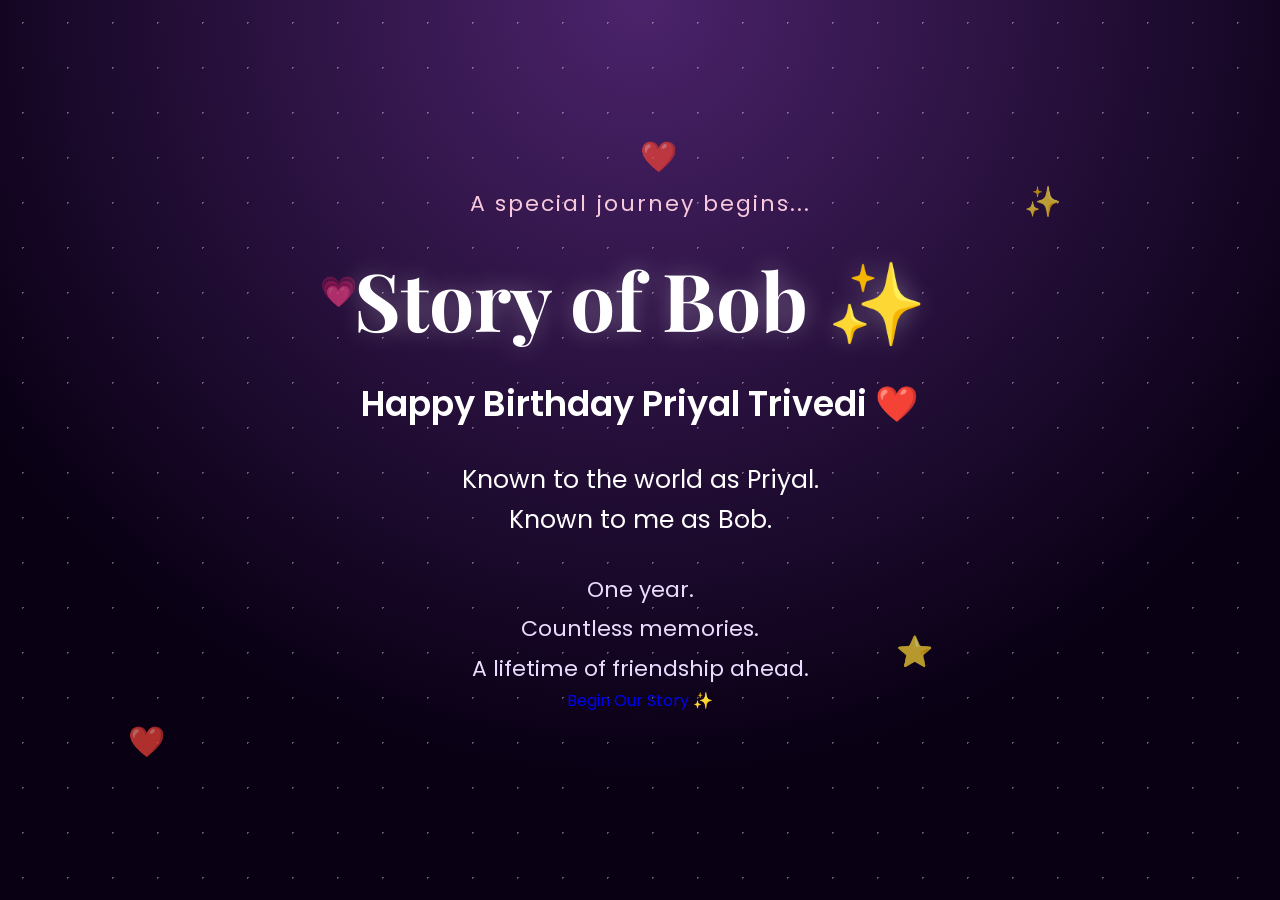
==== index.html @ 9831a97e "Update index.html" ====
<!DOCTYPE html>
<html lang="en">

<head>

<meta charset="UTF-8">
<meta name="viewport" content="width=device-width, initial-scale=1.0">

<title>Story of Bob ❤️</title>

<link rel="preconnect" href="https://fonts.googleapis.com">
<link rel="preconnect" href="https://fonts.gstatic.com" crossorigin>

<link href="https://fonts.googleapis.com/css2?family=Playfair+Display:wght@600;700&family=Poppins:wght@300;400;600&display=swap" rel="stylesheet">

<link rel="stylesheet" href="style.css">

</head>


<body>


<div class="stars"></div>


<div class="hearts">
<span>❤️</span>
<span>✨</span>
<span>💗</span>
<span>⭐</span>
<span>❤️</span>
</div>


<section class="hero">


<p class="small fade">
A special journey begins...
</p>


<h1 class="fade">
Story of Bob ✨
</h1>


<h2 class="fade">
Happy Birthday Priyal Trivedi ❤️
</h2>


<p class="intro fade">

Known to the world as Priyal.
<br>
Known to me as Bob.

</p>


<p class="message fade">

One year.
<br>
Countless memories.
<br>
A lifetime of friendship ahead.

</p>


<a href="chapter1.html" class="story-button fade">
Begin Our Story ✨
</a>


</section>



</body>

</html>
---- style.css ----
*{
margin:0;
padding:0;
box-sizing:border-box;
}


body{

min-height:100vh;

background:
radial-gradient(circle at top, #4b236b, #090014 70%);

color:white;

overflow:hidden;

font-family:'Poppins', sans-serif;

}


/* Moving stars */

.stars{

position:absolute;

inset:0;

background-image:
radial-gradient(white 1px, transparent 1px);

background-size:45px 45px;

opacity:.35;

animation:starsMove 18s linear infinite;

}


@keyframes starsMove{

from{
background-position:0 0;
}

to{
background-position:200px 300px;
}

}



/* floating elements */

.hearts span{

position:absolute;

font-size:30px;

animation:float 8s infinite ease-in-out;

opacity:.7;

}


.hearts span:nth-child(1){

left:10%;
top:80%;

animation-delay:0s;

}


.hearts span:nth-child(2){

left:80%;
top:20%;

animation-delay:2s;

}


.hearts span:nth-child(3){

left:25%;
top:30%;

animation-delay:4s;

}


.hearts span:nth-child(4){

left:70%;
top:70%;

animation-delay:1s;

}


.hearts span:nth-child(5){

left:50%;
top:15%;

animation-delay:3s;

}



@keyframes float{

0%,100%{

transform:translateY(0);

}


50%{

transform:translateY(-40px);

}

}



/* Main section */

.hero{

height:100vh;

display:flex;

flex-direction:column;

align-items:center;

justify-content:center;

text-align:center;

padding:20px;

position:relative;

z-index:2;

}



/* Text */

.small{

font-size:22px;

color:#f8c8dc;

letter-spacing:2px;

}



h1{

font-family:'Playfair Display', serif;

font-size:80px;

margin:25px 0;

text-shadow:
0 0 25px rgba(255,255,255,.3);

}



h2{

font-size:35px;

font-weight:600;

margin-bottom:30px;

}



.intro{

font-size:25px;

line-height:1.6;

}



.message{

margin-top:30px;

font-size:22px;

line-height:1.8;

color:#eadcff;

}



/* Button */

button{

margin-top:45px;

padding:18px 45px;

border:none;

border-radius:50px;

font-size:20px;

font-weight:600;

cursor:pointer;

background:white;

color:#4a214f;

transition:.4s;

box-shadow:
0 0 30px rgba(255,255,255,.4);

}


button:hover{

transform:scale(1.12);

}



/* entrance animation */

.fade{

animation:appear 2s ease forwards;

opacity:0;

}


.fade:nth-child(1){

animation-delay:.5s;

}


.fade:nth-child(2){

animation-delay:1s;

}


.fade:nth-child(3){

animation-delay:1.5s;

}


.fade:nth-child(4){

animation-delay:2s;

}


.fade:nth-child(5){

animation-delay:2.5s;

}



@keyframes appear{

from{

opacity:0;

transform:translateY(30px);

}


to{

opacity:1;

transform:translateY(0);

}

}



/* Mobile */

@media(max-width:600px){


h1{

font-size:50px;

}


h2{

font-size:25px;

}


.intro{

font-size:20px;

}


}

.chapter h1{

font-size:60px;

max-width:900px;

}


.chapter .intro{

max-width:700px;

margin-top:30px;

}


a{

text-decoration:none;

}
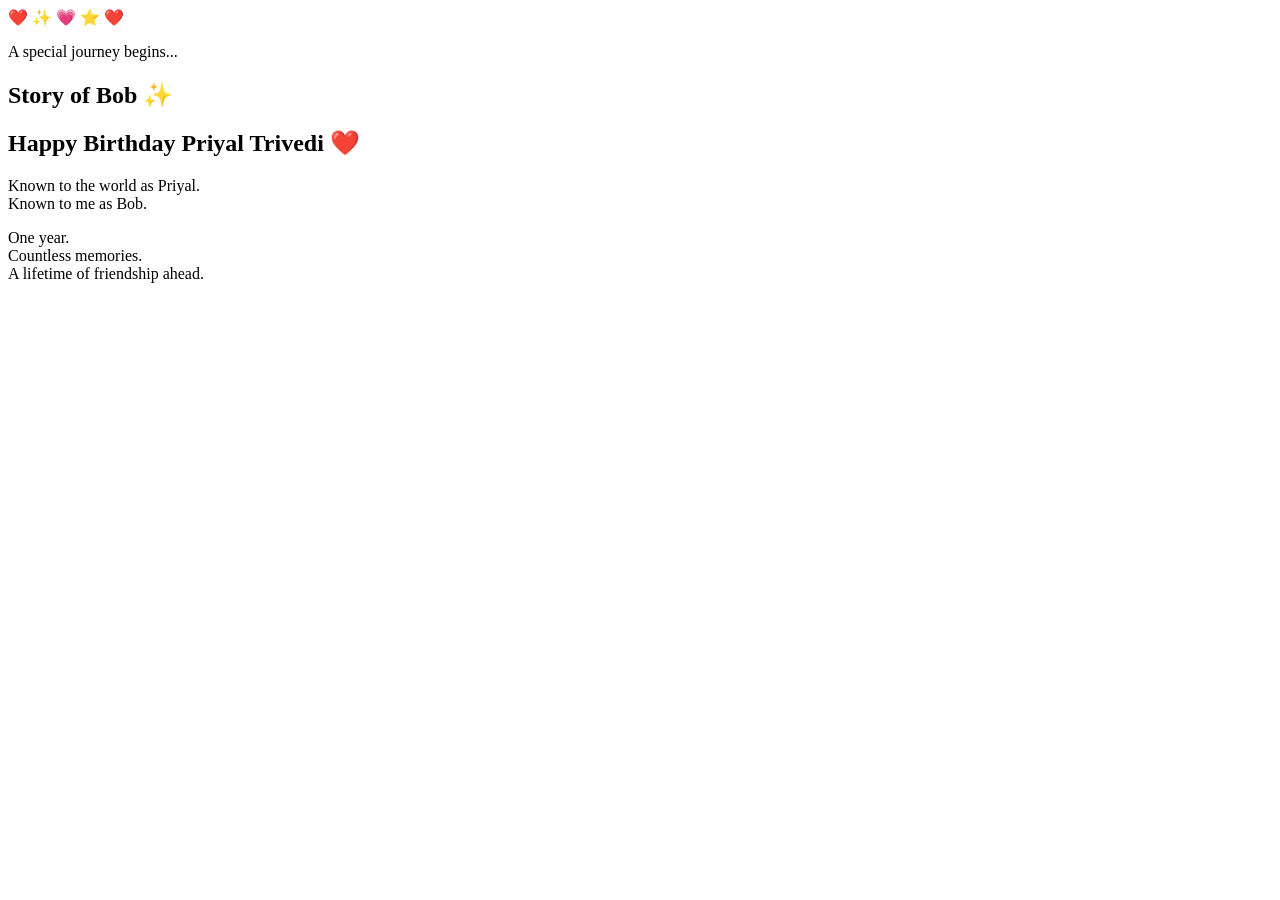
==== commit 06366b7a: "Update index.html" ====
--- a/index.html
+++ b/index.html
@@ -71,9 +71,7 @@
 </p>
 
 
-<a href="chapter1.html" class="story-button fade">
-Begin Our Story ✨
-</a>
+<a href="chapter1/" class="story-button fade">
 
 
 </section>
--- a/style.css
+++ b/style.css
@@ -1,392 +1,32 @@
-*{
-margin:0;
-padding:0;
-box-sizing:border-box;
-}
-
-
-body{
-
-min-height:100vh;
-
-background:
-radial-gradient(circle at top, #4b236b, #090014 70%);
-
-color:white;
-
-overflow:hidden;
-
-font-family:'Poppins', sans-serif;
-
-}
-
-
-/* Moving stars */
-
-.stars{
-
-position:absolute;
-
-inset:0;
-
-background-image:
-radial-gradient(white 1px, transparent 1px);
-
-background-size:45px 45px;
-
-opacity:.35;
-
-animation:starsMove 18s linear infinite;
-
-}
-
-
-@keyframes starsMove{
-
-from{
-background-position:0 0;
-}
-
-to{
-background-position:200px 300px;
-}
-
-}
-
-
-
-/* floating elements */
-
-.hearts span{
-
-position:absolute;
-
-font-size:30px;
-
-animation:float 8s infinite ease-in-out;
-
-opacity:.7;
-
-}
-
-
-.hearts span:nth-child(1){
-
-left:10%;
-top:80%;
-
-animation-delay:0s;
-
-}
-
-
-.hearts span:nth-child(2){
-
-left:80%;
-top:20%;
-
-animation-delay:2s;
-
-}
-
-
-.hearts span:nth-child(3){
-
-left:25%;
-top:30%;
-
-animation-delay:4s;
-
-}
-
-
-.hearts span:nth-child(4){
-
-left:70%;
-top:70%;
-
-animation-delay:1s;
-
-}
-
-
-.hearts span:nth-child(5){
-
-left:50%;
-top:15%;
-
-animation-delay:3s;
-
-}
-
-
-
-@keyframes float{
-
-0%,100%{
-
-transform:translateY(0);
-
-}
-
-
-50%{
-
-transform:translateY(-40px);
-
-}
-
-}
-
-
-
-/* Main section */
-
-.hero{
-
-height:100vh;
-
-display:flex;
-
-flex-direction:column;
-
-align-items:center;
-
-justify-content:center;
-
-text-align:center;
-
-padding:20px;
-
-position:relative;
-
-z-index:2;
-
-}
-
-
-
-/* Text */
-
-.small{
-
-font-size:22px;
-
-color:#f8c8dc;
-
-letter-spacing:2px;
-
-}
-
-
-
-h1{
-
-font-family:'Playfair Display', serif;
-
-font-size:80px;
-
-margin:25px 0;
-
-text-shadow:
-0 0 25px rgba(255,255,255,.3);
-
-}
-
-
-
-h2{
-
-font-size:35px;
-
-font-weight:600;
-
-margin-bottom:30px;
-
-}
-
-
-
-.intro{
-
-font-size:25px;
-
-line-height:1.6;
-
-}
-
-
-
-.message{
-
-margin-top:30px;
-
-font-size:22px;
-
-line-height:1.8;
-
-color:#eadcff;
-
-}
-
-
-
-/* Button */
-
-button{
+.story-button{
 
 margin-top:45px;
 
 padding:18px 45px;
 
-border:none;
+border-radius:50px;
 
-border-radius:50px;
+background:white;
+
+color:#4a214f;
 
 font-size:20px;
 
 font-weight:600;
 
-cursor:pointer;
+text-decoration:none;
 
-background:white;
+display:inline-block;
 
-color:#4a214f;
+box-shadow:0 0 30px rgba(255,255,255,.4);
 
 transition:.4s;
-
-box-shadow:
-0 0 30px rgba(255,255,255,.4);
 
 }
 
 
-button:hover{
+.story-button:hover{
 
 transform:scale(1.12);
 
 }
-
-
-
-/* entrance animation */
-
-.fade{
-
-animation:appear 2s ease forwards;
-
-opacity:0;
-
-}
-
-
-.fade:nth-child(1){
-
-animation-delay:.5s;
-
-}
-
-
-.fade:nth-child(2){
-
-animation-delay:1s;
-
-}
-
-
-.fade:nth-child(3){
-
-animation-delay:1.5s;
-
-}
-
-
-.fade:nth-child(4){
-
-animation-delay:2s;
-
-}
-
-
-.fade:nth-child(5){
-
-animation-delay:2.5s;
-
-}
-
-
-
-@keyframes appear{
-
-from{
-
-opacity:0;
-
-transform:translateY(30px);
-
-}
-
-
-to{
-
-opacity:1;
-
-transform:translateY(0);
-
-}
-
-}
-
-
-
-/* Mobile */
-
-@media(max-width:600px){
-
-
-h1{
-
-font-size:50px;
-
-}
-
-
-h2{
-
-font-size:25px;
-
-}
-
-
-.intro{
-
-font-size:20px;
-
-}
-
-
-}
-
-.chapter h1{
-
-font-size:60px;
-
-max-width:900px;
-
-}
-
-
-.chapter .intro{
-
-max-width:700px;
-
-margin-top:30px;
-
-}
-
-
-a{
-
-text-decoration:none;
-
-}
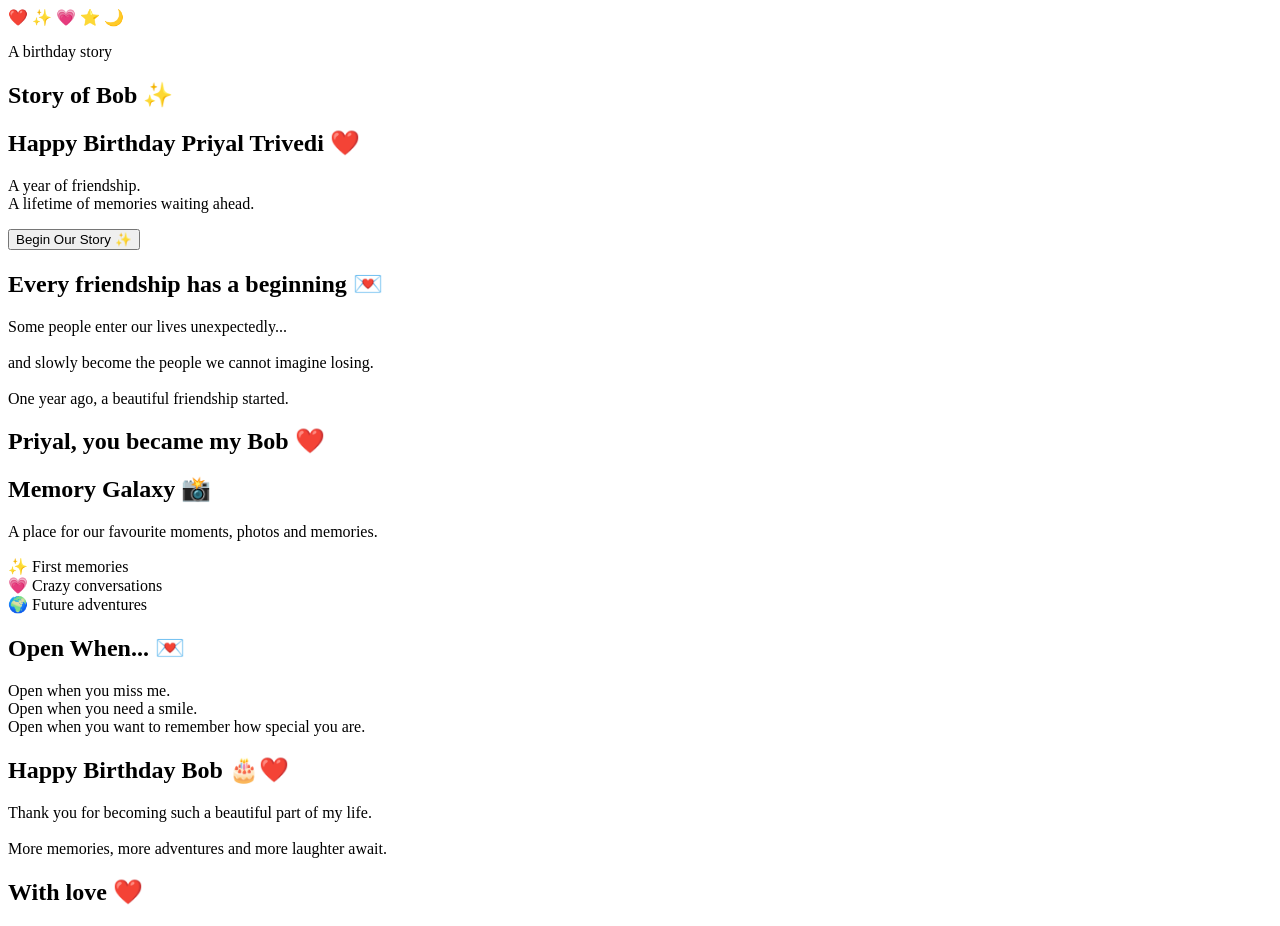
==== commit 15817f44: "Update index.html" ====
--- a/index.html
+++ b/index.html
@@ -8,12 +8,9 @@
 
 <title>Story of Bob ❤️</title>
 
-<link rel="preconnect" href="https://fonts.googleapis.com">
-<link rel="preconnect" href="https://fonts.gstatic.com" crossorigin>
+<link rel="stylesheet" href="style.css">
 
 <link href="https://fonts.googleapis.com/css2?family=Playfair+Display:wght@600;700&family=Poppins:wght@300;400;600&display=swap" rel="stylesheet">
-
-<link rel="stylesheet" href="style.css">
 
 </head>
 
@@ -29,55 +26,166 @@
 <span>✨</span>
 <span>💗</span>
 <span>⭐</span>
-<span>❤️</span>
+<span>🌙</span>
 </div>
+
 
 
 <section class="hero">
 
 
-<p class="small fade">
-A special journey begins...
+<p class="small">
+A birthday story
 </p>
 
 
-<h1 class="fade">
+<h1>
 Story of Bob ✨
 </h1>
 
 
-<h2 class="fade">
+<h2>
 Happy Birthday Priyal Trivedi ❤️
 </h2>
 
 
-<p class="intro fade">
-
-Known to the world as Priyal.
+<p>
+A year of friendship.
 <br>
-Known to me as Bob.
-
+A lifetime of memories waiting ahead.
 </p>
 
 
-<p class="message fade">
-
-One year.
-<br>
-Countless memories.
-<br>
-A lifetime of friendship ahead.
-
-</p>
-
-
-<a href="chapter1/" class="story-button fade">
+<button onclick="showStory()">
+Begin Our Story ✨
+</button>
 
 
 </section>
 
 
 
+
+
+<section id="story" class="hidden">
+
+
+<h1>
+Every friendship has a beginning 💌
+</h1>
+
+
+<p>
+
+Some people enter our lives unexpectedly...
+
+<br><br>
+
+and slowly become the people we cannot imagine losing.
+
+<br><br>
+
+One year ago, a beautiful friendship started.
+
+</p>
+
+
+<h2>
+Priyal, you became my Bob ❤️
+</h2>
+
+
+</section>
+
+
+
+
+
+<section id="memories" class="hidden">
+
+
+<h1>
+Memory Galaxy 📸
+</h1>
+
+
+<p>
+A place for our favourite moments,
+photos and memories.
+</p>
+
+
+<div class="cards">
+
+<div>✨ First memories</div>
+
+<div>💗 Crazy conversations</div>
+
+<div>🌍 Future adventures</div>
+
+</div>
+
+
+</section>
+
+
+
+
+
+<section id="letters" class="hidden">
+
+
+<h1>
+Open When... 💌
+</h1>
+
+
+<p>
+Open when you miss me.
+<br>
+Open when you need a smile.
+<br>
+Open when you want to remember how special you are.
+</p>
+
+
+</section>
+
+
+
+
+
+<section id="final" class="hidden">
+
+
+<h1>
+Happy Birthday Bob 🎂❤️
+</h1>
+
+
+<p>
+
+Thank you for becoming such a beautiful part of my life.
+
+<br><br>
+
+More memories, more adventures and more laughter await.
+
+</p>
+
+
+<h2>
+With love ❤️
+
+</h2>
+
+
+</section>
+
+
+
+<script src="script.js"></script>
+
 </body>
 
 </html>
--- a/style.css
+++ b/style.css
@@ -30,3 +30,41 @@
 transform:scale(1.12);
 
 }
+
+.story-card{
+
+max-width:700px;
+
+margin-top:40px;
+
+padding:35px;
+
+background:rgba(255,255,255,0.08);
+
+border-radius:25px;
+
+backdrop-filter:blur(10px);
+
+font-size:20px;
+
+line-height:1.8;
+
+box-shadow:0 0 40px rgba(255,255,255,.15);
+
+}
+
+
+.chapter h1{
+
+max-width:900px;
+
+}
+
+
+.chapter .intro{
+
+max-width:750px;
+
+margin-top:30px;
+
+}
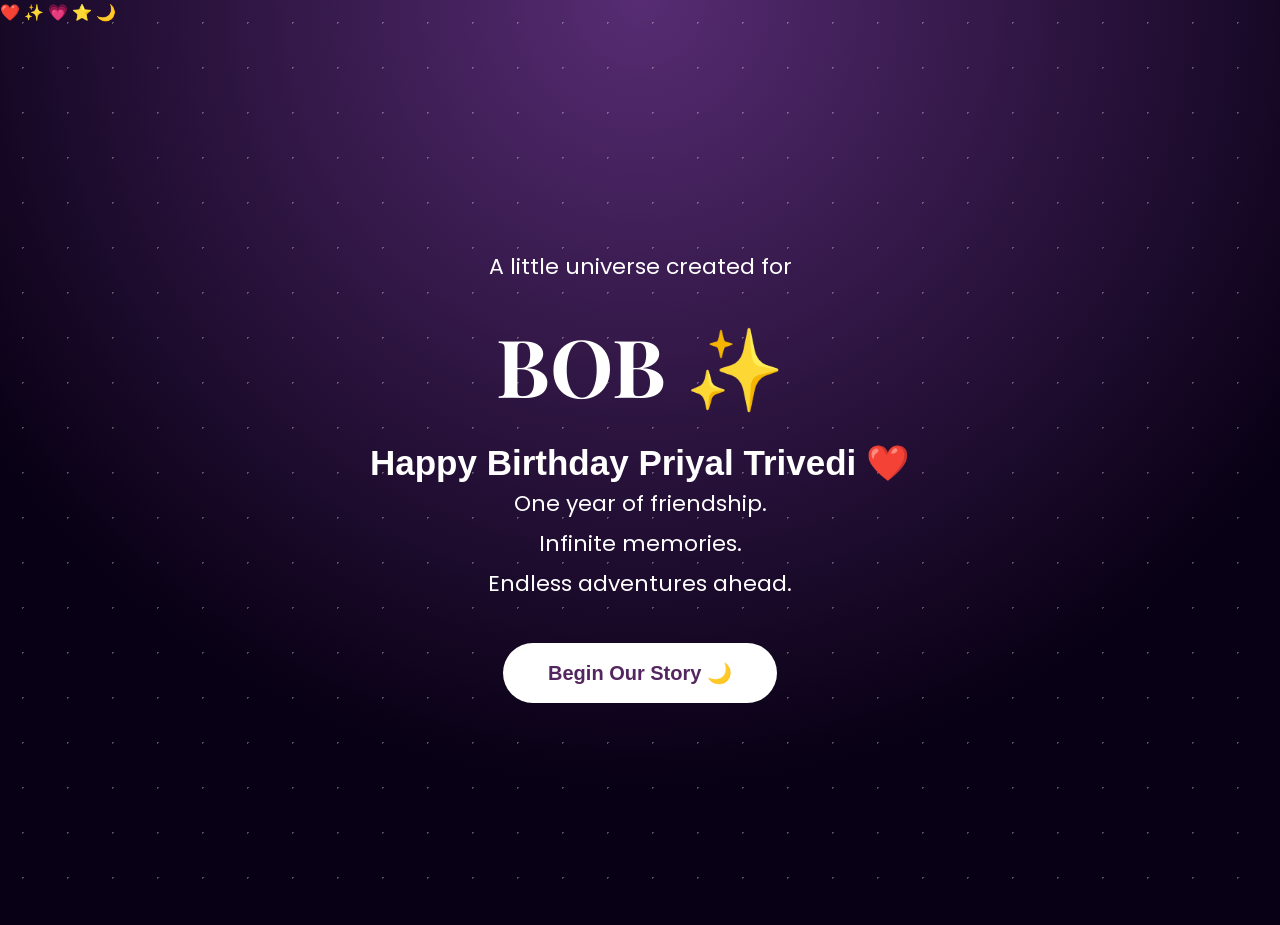
==== commit ce6a6d3d: "Update index.html" ====
--- a/index.html
+++ b/index.html
@@ -21,26 +21,31 @@
 <div class="stars"></div>
 
 
-<div class="hearts">
+<div class="floating-hearts">
+
 <span>❤️</span>
 <span>✨</span>
 <span>💗</span>
 <span>⭐</span>
 <span>🌙</span>
-</div>
-
-
+
+</div>
+
+
+
+
+<!-- OPENING -->
 
 <section class="hero">
 
 
-<p class="small">
-A birthday story
-</p>
-
-
-<h1>
-Story of Bob ✨
+<p class="subtitle">
+A little universe created for
+</p>
+
+
+<h1>
+BOB ✨
 </h1>
 
 
@@ -50,14 +55,16 @@
 
 
 <p>
-A year of friendship.
+One year of friendship.
 <br>
-A lifetime of memories waiting ahead.
-</p>
-
-
-<button onclick="showStory()">
-Begin Our Story ✨
+Infinite memories.
+<br>
+Endless adventures ahead.
+</p>
+
+
+<button onclick="startJourney()">
+Begin Our Story 🌙
 </button>
 
 
@@ -67,70 +74,96 @@
 
 
 
+
+<!-- STORY -->
+
 <section id="story" class="hidden">
 
 
 <h1>
-Every friendship has a beginning 💌
-</h1>
-
-
-<p>
-
-Some people enter our lives unexpectedly...
-
-<br><br>
-
-and slowly become the people we cannot imagine losing.
-
-<br><br>
-
-One year ago, a beautiful friendship started.
-
-</p>
-
-
-<h2>
-Priyal, you became my Bob ❤️
-</h2>
-
-
-</section>
-
-
-
-
-
-<section id="memories" class="hidden">
-
-
-<h1>
-Memory Galaxy 📸
-</h1>
-
-
-<p>
-A place for our favourite moments,
-photos and memories.
-</p>
-
-
-<div class="cards">
-
-<div>✨ First memories</div>
-
-<div>💗 Crazy conversations</div>
-
-<div>🌍 Future adventures</div>
-
-</div>
-
-
-</section>
-
-
-
-
+The Bob Effect 💌
+</h1>
+
+
+<div class="glass-card">
+
+<p>
+
+Some people enter your life quietly...
+
+<br><br>
+
+Then suddenly they become the person you want to share every little thing with.
+
+<br><br>
+
+The random conversations,
+the laughter,
+the comfort,
+the silly moments...
+
+<br><br>
+
+That is the magic of Bob ❤️
+
+</p>
+
+</div>
+
+
+</section>
+
+
+
+
+
+
+
+<!-- MEMORY GALAXY -->
+
+<section id="memory" class="hidden">
+
+
+<h1>
+Memory Galaxy 📸✨
+</h1>
+
+
+<p>
+A galaxy of moments waiting to be filled with our favourite memories.
+</p>
+
+
+<div class="polaroids">
+
+
+<div class="photo">
+Add Photo 1 💗
+</div>
+
+
+<div class="photo">
+Add Photo 2 ✨
+</div>
+
+
+<div class="photo">
+Add Photo 3 🌙
+</div>
+
+
+</div>
+
+
+</section>
+
+
+
+
+
+
+
+<!-- LETTERS -->
 
 <section id="letters" class="hidden">
 
@@ -140,52 +173,101 @@
 </h1>
 
 
-<p>
-Open when you miss me.
-<br>
-Open when you need a smile.
-<br>
-Open when you want to remember how special you are.
-</p>
-
-
-</section>
-
-
-
-
-
-<section id="final" class="hidden">
-
-
-<h1>
-Happy Birthday Bob 🎂❤️
-</h1>
-
-
-<p>
-
-Thank you for becoming such a beautiful part of my life.
-
-<br><br>
-
-More memories, more adventures and more laughter await.
-
-</p>
-
-
-<h2>
-With love ❤️
-
-</h2>
-
-
-</section>
+<div class="envelopes">
+
+
+<div>
+Open when you miss me ❤️
+</div>
+
+
+<div>
+Open when you need a smile ✨
+</div>
+
+
+<div>
+Open when life feels difficult 🌸
+</div>
+
+
+</div>
+
+
+</section>
+
+
+
+
+
+
+
+<!-- BIRTHDAY -->
+
+<section id="birthday" class="hidden birthday">
+
+
+<h1>
+Make a Wish Bob 🎂
+</h1>
+
+
+
+<div class="cake">
+
+
+<div class="flame"></div>
+
+<div class="candle"></div>
+
+<div class="cake-top"></div>
+
+<div class="cake-body"></div>
+
+
+</div>
+
+
+
+<button onclick="blowCandle()">
+Blow the Candle ✨
+</button>
+
+
+
+<div id="confetti"></div>
+
+
+
+<p>
+
+Dear Priyal,
+
+<br><br>
+
+Thank you for being such a beautiful part of my life.
+
+<br><br>
+
+May your days always be filled with happiness,
+love, success and countless reasons to smile.
+
+<br><br>
+
+Happy Birthday Bob ❤️
+
+</p>
+
+
+</section>
+
+
 
 
 
 <script src="script.js"></script>
 
+
 </body>
 
 </html>
--- a/style.css
+++ b/style.css
@@ -1,70 +1,306 @@
-.story-button{
-
-margin-top:45px;
+*{
+margin:0;
+padding:0;
+box-sizing:border-box;
+}
+
+
+body{
+
+font-family:'Poppins',sans-serif;
+
+background:
+radial-gradient(circle at top,#572c73,#080014 70%);
+
+color:white;
+
+overflow-x:hidden;
+
+}
+
+
+
+.stars{
+
+position:fixed;
+
+inset:0;
+
+background-image:
+radial-gradient(white 1px,transparent 1px);
+
+background-size:45px 45px;
+
+opacity:.3;
+
+z-index:-1;
+
+}
+
+
+
+.hearts span{
+
+position:fixed;
+
+font-size:28px;
+
+animation:float 8s infinite ease-in-out;
+
+opacity:.7;
+
+}
+
+
+.hearts span:nth-child(1){
+
+left:10%;
+top:80%;
+
+}
+
+
+.hearts span:nth-child(2){
+
+left:80%;
+top:20%;
+
+}
+
+
+.hearts span:nth-child(3){
+
+left:25%;
+top:30%;
+
+}
+
+
+.hearts span:nth-child(4){
+
+left:70%;
+top:70%;
+
+}
+
+
+.hearts span:nth-child(5){
+
+left:50%;
+top:10%;
+
+}
+
+
+
+@keyframes float{
+
+50%{
+
+transform:translateY(-50px);
+
+}
+
+}
+
+
+
+
+
+section{
+
+min-height:100vh;
+
+padding:60px 20px;
+
+display:flex;
+
+flex-direction:column;
+
+align-items:center;
+
+justify-content:center;
+
+text-align:center;
+
+}
+
+
+
+.hero h1{
+
+font-family:'Playfair Display',serif;
+
+font-size:80px;
+
+margin:25px;
+
+}
+
+
+
+.hero h2{
+
+font-size:35px;
+
+}
+
+
+
+.small{
+
+font-size:22px;
+
+color:#ffd1e6;
+
+letter-spacing:3px;
+
+}
+
+
+
+p{
+
+font-size:22px;
+
+line-height:1.8;
+
+max-width:800px;
+
+}
+
+
+
+button{
+
+margin-top:40px;
 
 padding:18px 45px;
 
+border:none;
+
 border-radius:50px;
 
+font-size:20px;
+
+font-weight:600;
+
+cursor:pointer;
+
 background:white;
 
-color:#4a214f;
+color:#54265f;
+
+transition:.4s;
+
+}
+
+
+
+button:hover{
+
+transform:scale(1.1);
+
+}
+
+
+
+.hidden{
+
+display:none;
+
+opacity:0;
+
+}
+
+
+
+.show{
+
+display:flex;
+
+animation:appear 1.5s forwards;
+
+}
+
+
+
+@keyframes appear{
+
+from{
+
+opacity:0;
+
+transform:translateY(50px);
+
+}
+
+to{
+
+opacity:1;
+
+transform:translateY(0);
+
+}
+
+}
+
+
+
+.cards{
+
+display:flex;
+
+gap:30px;
+
+margin-top:40px;
+
+flex-wrap:wrap;
+
+justify-content:center;
+
+}
+
+
+
+.cards div{
+
+padding:35px;
+
+width:250px;
+
+background:rgba(255,255,255,.1);
+
+border-radius:25px;
+
+backdrop-filter:blur(10px);
 
 font-size:20px;
 
-font-weight:600;
-
-text-decoration:none;
-
-display:inline-block;
-
-box-shadow:0 0 30px rgba(255,255,255,.4);
-
-transition:.4s;
-
-}
-
-
-.story-button:hover{
-
-transform:scale(1.12);
-
-}
-
-.story-card{
-
-max-width:700px;
-
-margin-top:40px;
-
-padding:35px;
-
-background:rgba(255,255,255,0.08);
-
-border-radius:25px;
-
-backdrop-filter:blur(10px);
-
-font-size:20px;
-
-line-height:1.8;
-
-box-shadow:0 0 40px rgba(255,255,255,.15);
-
-}
-
-
-.chapter h1{
-
-max-width:900px;
-
-}
-
-
-.chapter .intro{
-
-max-width:750px;
-
-margin-top:30px;
-
-}
+}
+
+
+
+@media(max-width:600px){
+
+.hero h1{
+
+font-size:50px;
+
+}
+
+
+.hero h2{
+
+font-size:25px;
+
+}
+
+
+p{
+
+font-size:18px;
+
+}
+
+}
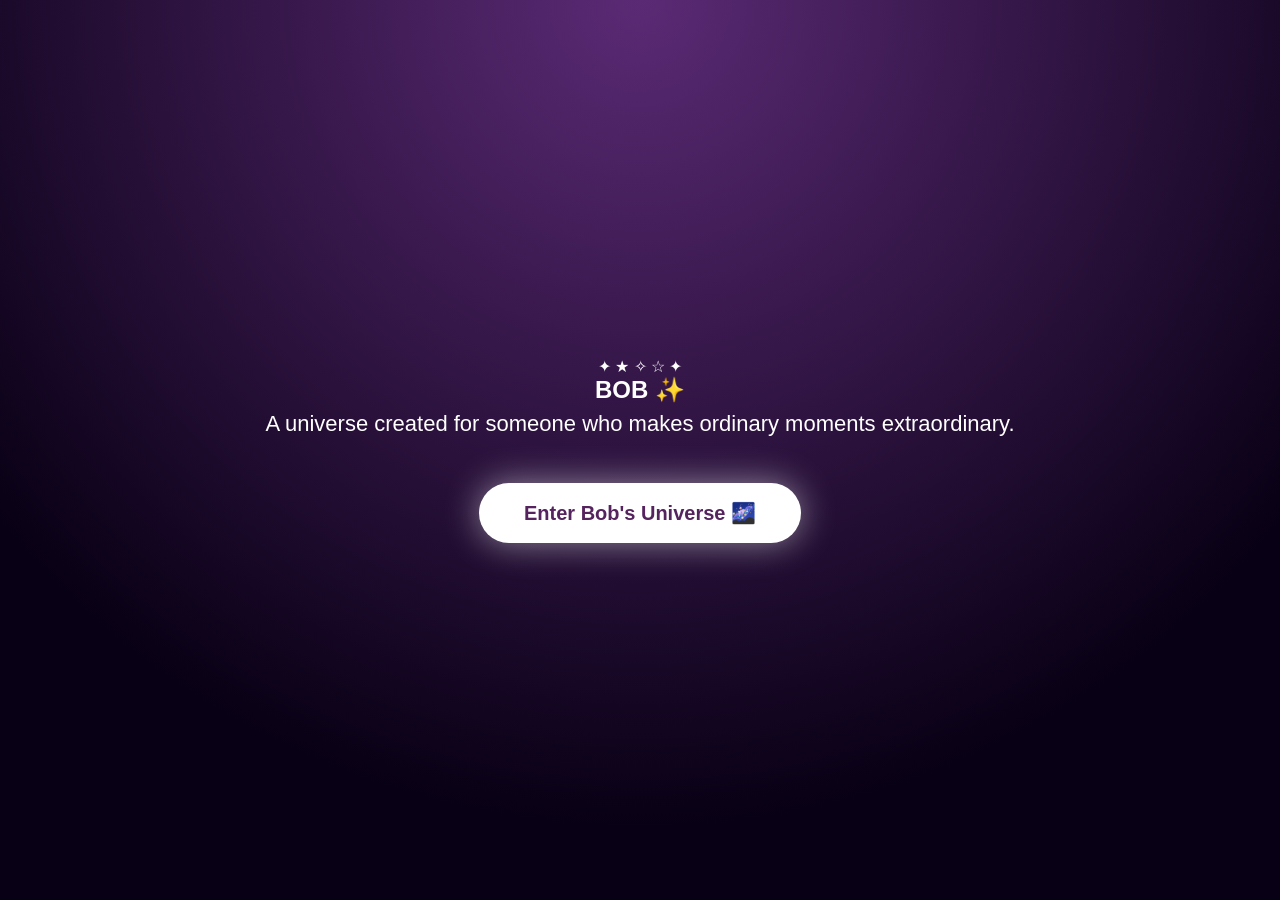
==== commit f2d64850: "Update index.html" ====
--- a/index.html
+++ b/index.html
@@ -4,270 +4,600 @@
 <head>
 
 <meta charset="UTF-8">
+
 <meta name="viewport" content="width=device-width, initial-scale=1.0">
 
-<title>Story of Bob ❤️</title>
+<title>Story of Bob ✨</title>
 
 <link rel="stylesheet" href="style.css">
 
-<link href="https://fonts.googleapis.com/css2?family=Playfair+Display:wght@600;700&family=Poppins:wght@300;400;600&display=swap" rel="stylesheet">
-
 </head>
 
 
 <body>
 
 
-<div class="stars"></div>
-
-
-<div class="floating-hearts">
-
-<span>❤️</span>
-<span>✨</span>
-<span>💗</span>
-<span>⭐</span>
-<span>🌙</span>
-
-</div>
-
-
-
-
-<!-- OPENING -->
-
-<section class="hero">
-
-
-<p class="subtitle">
-A little universe created for
-</p>
-
-
-<h1>
+<!-- =========================
+     GALAXY BACKGROUND
+========================= -->
+
+<div id="stars"></div>
+
+<div id="shooting-stars"></div>
+
+
+
+
+
+<!-- =========================
+     OPENING UNIVERSE
+========================= -->
+
+
+<section id="opening" class="screen">
+
+
+<div class="constellation">
+
+<span>✦</span>
+<span>★</span>
+<span>✧</span>
+<span>☆</span>
+<span>✦</span>
+
+</div>
+
+
+
+<h1 id="main-title">
 BOB ✨
 </h1>
 
 
+<p id="opening-text">
+
+A universe created for someone who makes ordinary moments extraordinary.
+
+</p>
+
+
+
+<button onclick="enterUniverse()">
+
+Enter Bob's Universe 🌌
+
+</button>
+
+
+</section>
+
+
+
+
+
+
+
+<!-- =========================
+     GALAXY MAP
+========================= -->
+
+
+<section id="galaxy-map" class="hidden screen">
+
+
 <h2>
-Happy Birthday Priyal Trivedi ❤️
+Explore Bob's Universe ⭐
 </h2>
 
 
-<p>
-One year of friendship.
-<br>
-Infinite memories.
-<br>
-Endless adventures ahead.
-</p>
-
-
-<button onclick="startJourney()">
-Begin Our Story 🌙
+<div class="planet-map">
+
+
+<div class="planet" onclick="openChapter('bob-effect')">
+💌
+<br>
+The Bob Effect
+</div>
+
+
+
+<div class="planet" onclick="openChapter('bob-wins')">
+🌧️
+<br>
+Her Strength
+</div>
+
+
+
+<div class="planet" onclick="openChapter('memory-galaxy')">
+📸
+<br>
+Memory Galaxy
+</div>
+
+
+
+<div class="planet" onclick="openChapter('distance')">
+📱
+<br>
+Distance Portal
+</div>
+
+
+
+<div class="planet" onclick="openChapter('letters')">
+💌
+<br>
+Letters Vault
+</div>
+
+
+
+<div class="planet" onclick="openChapter('future')">
+🌍
+<br>
+Future Universe
+</div>
+
+
+
+</div>
+
+
+</section>
+
+
+
+
+
+
+
+
+<!-- =========================
+     THE BOB EFFECT
+========================= -->
+
+
+<section id="bob-effect" class="chapter hidden">
+
+
+<h1>
+The Bob Effect ❤️
+</h1>
+
+
+<p id="bob-intro">
+
+</p>
+
+
+<div id="qualities-container" class="card-grid">
+
+
+</div>
+
+
+</section>
+
+
+
+
+
+
+
+
+<!-- =========================
+     BOB'S STRENGTH
+========================= -->
+
+
+<section id="bob-wins" class="chapter hidden">
+
+
+<h1>
+
+Things Bob Thought She Could Never Survive...
+
+</h1>
+
+
+<p>
+
+And then she proved herself wrong ✨
+
+</p>
+
+
+
+<div id="wins-container" class="card-grid">
+
+</div>
+
+
+</section>
+
+
+
+
+
+
+
+
+<!-- =========================
+     MEMORY GALAXY
+========================= -->
+
+
+<section id="memory-galaxy" class="chapter hidden">
+
+
+<h1>
+
+Memory Galaxy 📸✨
+
+</h1>
+
+
+<p>
+
+Ten stars.
+Ten memories.
+A universe of moments.
+
+</p>
+
+
+<div id="memory-container" class="photo-galaxy">
+
+
+</div>
+
+
+</section>
+
+
+
+
+
+
+
+
+<!-- =========================
+     LONG DISTANCE
+========================= -->
+
+
+<section id="distance" class="chapter hidden">
+
+
+<h1>
+
+Different Cities.
+Same Universe. 📱✨
+
+</h1>
+
+
+<p>
+
+A distance portal filled with moments where miles never mattered.
+
+</p>
+
+
+
+<div id="distance-container" class="photo-galaxy">
+
+
+</div>
+
+
+</section>
+<!-- =========================
+     OPEN WHEN VAULT
+========================= -->
+
+
+<section id="letters" class="chapter hidden">
+
+
+<h1>
+Open When Vault 💌
+</h1>
+
+
+<p>
+
+Little reminders for different moments.
+
+</p>
+
+
+
+<div id="letters-container" class="card-grid">
+
+</div>
+
+
+</section>
+
+
+
+
+
+
+
+
+<!-- =========================
+     BOB MUSEUM
+========================= -->
+
+
+<section id="museum" class="chapter hidden">
+
+
+<h1>
+The Bob Museum 🏛️✨
+</h1>
+
+
+<p>
+
+A collection of everything that makes Bob rare.
+
+</p>
+
+
+
+<div class="museum-grid">
+
+
+<div class="exhibit">
+
+🏆
+
+<h3>
+The Kind Heart Award
+</h3>
+
+<p>
+For always caring deeply.
+</p>
+
+</div>
+
+
+
+<div class="exhibit">
+
+💎
+
+<h3>
+Rare Friend Energy
+</h3>
+
+<p>
+A person who is impossible to replace.
+</p>
+
+</div>
+
+
+
+<div class="exhibit">
+
+😂
+
+<h3>
+The Laughter Collection
+</h3>
+
+<p>
+Memories that make no sense to anyone else.
+</p>
+
+</div>
+
+
+
+</div>
+
+
+</section>
+
+
+
+
+
+
+
+
+<!-- =========================
+     GROWTH GARDEN
+========================= -->
+
+
+<section id="garden" class="chapter hidden">
+
+
+<h1>
+Bob's Growth Garden 🌸
+</h1>
+
+
+<p>
+
+Every flower represents something beautiful inside her.
+
+</p>
+
+
+
+<div class="garden">
+
+
+<div class="flower">
+🌸
+<br>
+Kindness
+</div>
+
+
+<div class="flower">
+🌺
+<br>
+Strength
+</div>
+
+
+<div class="flower">
+🌷
+<br>
+Dreams
+</div>
+
+
+<div class="flower">
+🌹
+<br>
+Courage
+</div>
+
+
+</div>
+
+
+
+</section>
+
+
+
+
+
+
+
+
+
+<!-- =========================
+     FUTURE UNIVERSE
+========================= -->
+
+
+<section id="future" class="chapter hidden">
+
+
+<h1>
+Future Universe 🌍✨
+</h1>
+
+
+<p>
+
+The memories that are still waiting to happen.
+
+</p>
+
+
+
+<div id="future-container" class="card-grid">
+
+
+</div>
+
+
+</section>
+
+
+
+
+
+
+
+
+
+<!-- =========================
+     FINAL BIRTHDAY
+========================= -->
+
+
+<section id="birthday" class="chapter hidden">
+
+
+<h1>
+
+Happy Birthday Bob 🎂❤️
+
+</h1>
+
+
+
+<div class="cake">
+
+
+<div class="flame">
+
+</div>
+
+
+<div class="candle">
+
+</div>
+
+
+<div class="cake-top">
+
+</div>
+
+
+<div class="cake-body">
+
+</div>
+
+
+</div>
+
+
+
+<button onclick="blowCandle()">
+
+Make a Wish ✨
+
 </button>
 
 
-</section>
-
-
-
-
-
-
-<!-- STORY -->
-
-<section id="story" class="hidden">
-
-
-<h1>
-The Bob Effect 💌
-</h1>
-
-
-<div class="glass-card">
-
-<p>
-
-Some people enter your life quietly...
-
-<br><br>
-
-Then suddenly they become the person you want to share every little thing with.
-
-<br><br>
-
-The random conversations,
-the laughter,
-the comfort,
-the silly moments...
-
-<br><br>
-
-That is the magic of Bob ❤️
-
-</p>
-
-</div>
-
-
-</section>
-
-
-
-
-
-
-
-<!-- MEMORY GALAXY -->
-
-<section id="memory" class="hidden">
-
-
-<h1>
-Memory Galaxy 📸✨
-</h1>
-
-
-<p>
-A galaxy of moments waiting to be filled with our favourite memories.
-</p>
-
-
-<div class="polaroids">
-
-
-<div class="photo">
-Add Photo 1 💗
-</div>
-
-
-<div class="photo">
-Add Photo 2 ✨
-</div>
-
-
-<div class="photo">
-Add Photo 3 🌙
-</div>
-
-
-</div>
-
-
-</section>
-
-
-
-
-
-
-
-<!-- LETTERS -->
-
-<section id="letters" class="hidden">
-
-
-<h1>
-Open When... 💌
-</h1>
-
-
-<div class="envelopes">
-
-
-<div>
-Open when you miss me ❤️
-</div>
-
-
-<div>
-Open when you need a smile ✨
-</div>
-
-
-<div>
-Open when life feels difficult 🌸
-</div>
-
-
-</div>
-
-
-</section>
-
-
-
-
-
-
-
-<!-- BIRTHDAY -->
-
-<section id="birthday" class="hidden birthday">
-
-
-<h1>
-Make a Wish Bob 🎂
-</h1>
-
-
-
-<div class="cake">
-
-
-<div class="flame"></div>
-
-<div class="candle"></div>
-
-<div class="cake-top"></div>
-
-<div class="cake-body"></div>
-
-
-</div>
-
-
-
-<button onclick="blowCandle()">
-Blow the Candle ✨
-</button>
-
-
 
 <div id="confetti"></div>
 
 
 
-<p>
-
-Dear Priyal,
-
-<br><br>
-
-Thank you for being such a beautiful part of my life.
-
-<br><br>
-
-May your days always be filled with happiness,
-love, success and countless reasons to smile.
-
-<br><br>
-
-Happy Birthday Bob ❤️
-
-</p>
-
-
-</section>
-
-
-
-
+<p id="final-message">
+
+</p>
+
+
+
+<h2>
+
+Created with love ❤️
+
+</h2>
+
+
+</section>
+
+
+
+
+
+
+
+
+<script src="content.js"></script>
 
 <script src="script.js"></script>
 
 
 </body>
 
+
 </html>
--- a/style.css
+++ b/style.css
@@ -10,7 +10,7 @@
 font-family:'Poppins',sans-serif;
 
 background:
-radial-gradient(circle at top,#572c73,#080014 70%);
+radial-gradient(circle at top,#5b2a75,#080014 75%);
 
 color:white;
 
@@ -31,60 +31,77 @@
 
 background-size:45px 45px;
 
-opacity:.3;
-
-z-index:-1;
-
-}
-
-
-
-.hearts span{
+opacity:.35;
+
+z-index:-2;
+
+animation:moveStars 25s linear infinite;
+
+}
+
+
+@keyframes moveStars{
+
+from{
+
+background-position:0 0;
+
+}
+
+to{
+
+background-position:300px 500px;
+
+}
+
+}
+
+
+
+
+
+.floating-hearts span{
 
 position:fixed;
 
-font-size:28px;
+font-size:30px;
+
+opacity:.7;
 
 animation:float 8s infinite ease-in-out;
 
-opacity:.7;
-
-}
-
-
-.hearts span:nth-child(1){
+}
+
+
+.floating-hearts span:nth-child(1){
 
 left:10%;
 top:80%;
 
 }
 
-
-.hearts span:nth-child(2){
+.floating-hearts span:nth-child(2){
 
 left:80%;
 top:20%;
 
 }
 
-
-.hearts span:nth-child(3){
-
-left:25%;
-top:30%;
-
-}
-
-
-.hearts span:nth-child(4){
+.floating-hearts span:nth-child(3){
+
+left:20%;
+top:40%;
+
+}
+
+.floating-hearts span:nth-child(4){
 
 left:70%;
 top:70%;
 
 }
 
-
-.hearts span:nth-child(5){
+.floating-hearts span:nth-child(5){
 
 left:50%;
 top:10%;
@@ -97,11 +114,13 @@
 
 50%{
 
-transform:translateY(-50px);
-
-}
-
-}
+transform:translateY(-60px);
+
+}
+
+}
+
+
 
 
 
@@ -111,196 +130,481 @@
 
 min-height:100vh;
 
-padding:60px 20px;
+padding:50px 25px;
 
 display:flex;
 
 flex-direction:column;
 
+justify-content:center;
+
 align-items:center;
 
+text-align:center;
+
+}
+
+
+
+.hero h1{
+
+font-family:'Playfair Display',serif;
+
+font-size:100px;
+
+letter-spacing:5px;
+
+margin:25px;
+
+text-shadow:0 0 30px rgba(255,255,255,.4);
+
+}
+
+
+
+.hero h2{
+
+font-size:35px;
+
+margin-bottom:25px;
+
+}
+
+
+
+.subtitle{
+
+font-size:22px;
+
+letter-spacing:3px;
+
+color:#ffd5e8;
+
+}
+
+
+
+p{
+
+font-size:22px;
+
+line-height:1.8;
+
+max-width:800px;
+
+}
+
+
+
+
+
+
+
+button{
+
+margin-top:40px;
+
+padding:18px 45px;
+
+border:none;
+
+border-radius:50px;
+
+background:white;
+
+color:#55245e;
+
+font-size:20px;
+
+font-weight:600;
+
+cursor:pointer;
+
+transition:.4s;
+
+box-shadow:0 0 35px rgba(255,255,255,.5);
+
+}
+
+
+
+button:hover{
+
+transform:scale(1.12);
+
+}
+
+
+
+
+
+
+
+.hidden{
+
+display:none;
+
+opacity:0;
+
+}
+
+
+
+.show{
+
+display:flex;
+
+animation:appear 1.8s forwards;
+
+}
+
+
+
+@keyframes appear{
+
+from{
+
+opacity:0;
+
+transform:translateY(60px);
+
+}
+
+to{
+
+opacity:1;
+
+transform:translateY(0);
+
+}
+
+}
+
+
+
+
+
+
+
+.glass-card{
+
+margin-top:40px;
+
+max-width:750px;
+
+padding:45px;
+
+border-radius:30px;
+
+background:rgba(255,255,255,.12);
+
+backdrop-filter:blur(15px);
+
+box-shadow:0 0 40px rgba(255,255,255,.15);
+
+}
+
+
+
+
+
+.polaroids{
+
+display:flex;
+
+gap:35px;
+
+margin-top:50px;
+
+flex-wrap:wrap;
+
 justify-content:center;
 
-text-align:center;
-
-}
-
+}
+
+
+
+.photo{
+
+height:280px;
+
+width:220px;
+
+background:white;
+
+color:#6a356d;
+
+display:flex;
+
+align-items:center;
+
+justify-content:center;
+
+font-weight:600;
+
+transform:rotate(-5deg);
+
+box-shadow:0 20px 40px rgba(0,0,0,.4);
+
+}
+
+
+
+.photo:nth-child(2){
+
+transform:rotate(5deg);
+
+}
+
+
+
+.photo:nth-child(3){
+
+transform:rotate(-3deg);
+
+}
+
+
+
+
+
+
+
+.envelopes{
+
+display:flex;
+
+gap:25px;
+
+flex-wrap:wrap;
+
+justify-content:center;
+
+margin-top:40px;
+
+}
+
+
+
+.envelopes div{
+
+width:250px;
+
+padding:35px;
+
+background:rgba(255,255,255,.15);
+
+border-radius:20px;
+
+backdrop-filter:blur(10px);
+
+font-size:20px;
+
+transition:.4s;
+
+}
+
+
+
+.envelopes div:hover{
+
+transform:translateY(-15px) scale(1.05);
+
+}
+
+
+
+
+
+
+
+/* CAKE */
+
+.cake{
+
+margin:50px;
+
+position:relative;
+
+}
+
+
+
+.cake-body{
+
+height:100px;
+
+width:220px;
+
+background:#ff9fcf;
+
+border-radius:20px;
+
+}
+
+
+
+.cake-top{
+
+height:35px;
+
+width:240px;
+
+background:white;
+
+border-radius:20px;
+
+position:absolute;
+
+top:-25px;
+
+left:-10px;
+
+}
+
+
+
+.candle{
+
+height:60px;
+
+width:15px;
+
+background:#ffd166;
+
+position:absolute;
+
+top:-85px;
+
+left:102px;
+
+}
+
+
+
+.flame{
+
+height:35px;
+
+width:25px;
+
+background:#ff8c00;
+
+border-radius:50%;
+
+position:absolute;
+
+top:-120px;
+
+left:98px;
+
+animation:flicker .5s infinite;
+
+}
+
+
+
+@keyframes flicker{
+
+50%{
+
+transform:scale(.8);
+
+}
+
+}
+
+
+
+
+
+
+
+.confetti-piece{
+
+position:fixed;
+
+width:12px;
+
+height:20px;
+
+animation:fall 3s linear forwards;
+
+}
+
+
+
+@keyframes fall{
+
+to{
+
+transform:translateY(100vh) rotate(720deg);
+
+}
+
+}
+
+
+
+
+
+
+
+@media(max-width:600px){
 
 
 .hero h1{
 
-font-family:'Playfair Display',serif;
-
-font-size:80px;
-
-margin:25px;
-
-}
-
+font-size:55px;
+
+}
 
 
 .hero h2{
 
-font-size:35px;
-
-}
-
-
-
-.small{
-
-font-size:22px;
-
-color:#ffd1e6;
-
-letter-spacing:3px;
-
-}
-
+font-size:25px;
+
+}
 
 
 p{
 
-font-size:22px;
-
-line-height:1.8;
-
-max-width:800px;
-
-}
-
-
-
-button{
-
-margin-top:40px;
-
-padding:18px 45px;
-
-border:none;
-
-border-radius:50px;
-
-font-size:20px;
-
-font-weight:600;
-
-cursor:pointer;
-
-background:white;
-
-color:#54265f;
-
-transition:.4s;
-
-}
-
-
-
-button:hover{
-
-transform:scale(1.1);
-
-}
-
-
-
-.hidden{
-
-display:none;
-
-opacity:0;
-
-}
-
-
-
-.show{
-
-display:flex;
-
-animation:appear 1.5s forwards;
-
-}
-
-
-
-@keyframes appear{
+font-size:18px;
+
+}
+
+
+}
+
+.confetti-piece{
+
+position:fixed;
+
+width:12px;
+
+height:18px;
+
+z-index:9999;
+
+border-radius:3px;
+
+animation:confettiFall linear forwards;
+
+}
+
+
+@keyframes confettiFall{
 
 from{
 
-opacity:0;
-
-transform:translateY(50px);
+transform:translateY(0) rotate(0deg);
 
 }
 
 to{
 
-opacity:1;
-
-transform:translateY(0);
-
-}
-
-}
-
-
-
-.cards{
-
-display:flex;
-
-gap:30px;
-
-margin-top:40px;
-
-flex-wrap:wrap;
-
-justify-content:center;
-
-}
-
-
-
-.cards div{
-
-padding:35px;
-
-width:250px;
-
-background:rgba(255,255,255,.1);
-
-border-radius:25px;
-
-backdrop-filter:blur(10px);
-
-font-size:20px;
-
-}
-
-
-
-@media(max-width:600px){
-
-.hero h1{
-
-font-size:50px;
-
-}
-
-
-.hero h2{
-
-font-size:25px;
-
-}
-
-
-p{
-
-font-size:18px;
-
-}
-
-}
+transform:translateY(100vh) rotate(720deg);
+
+}
+
+}
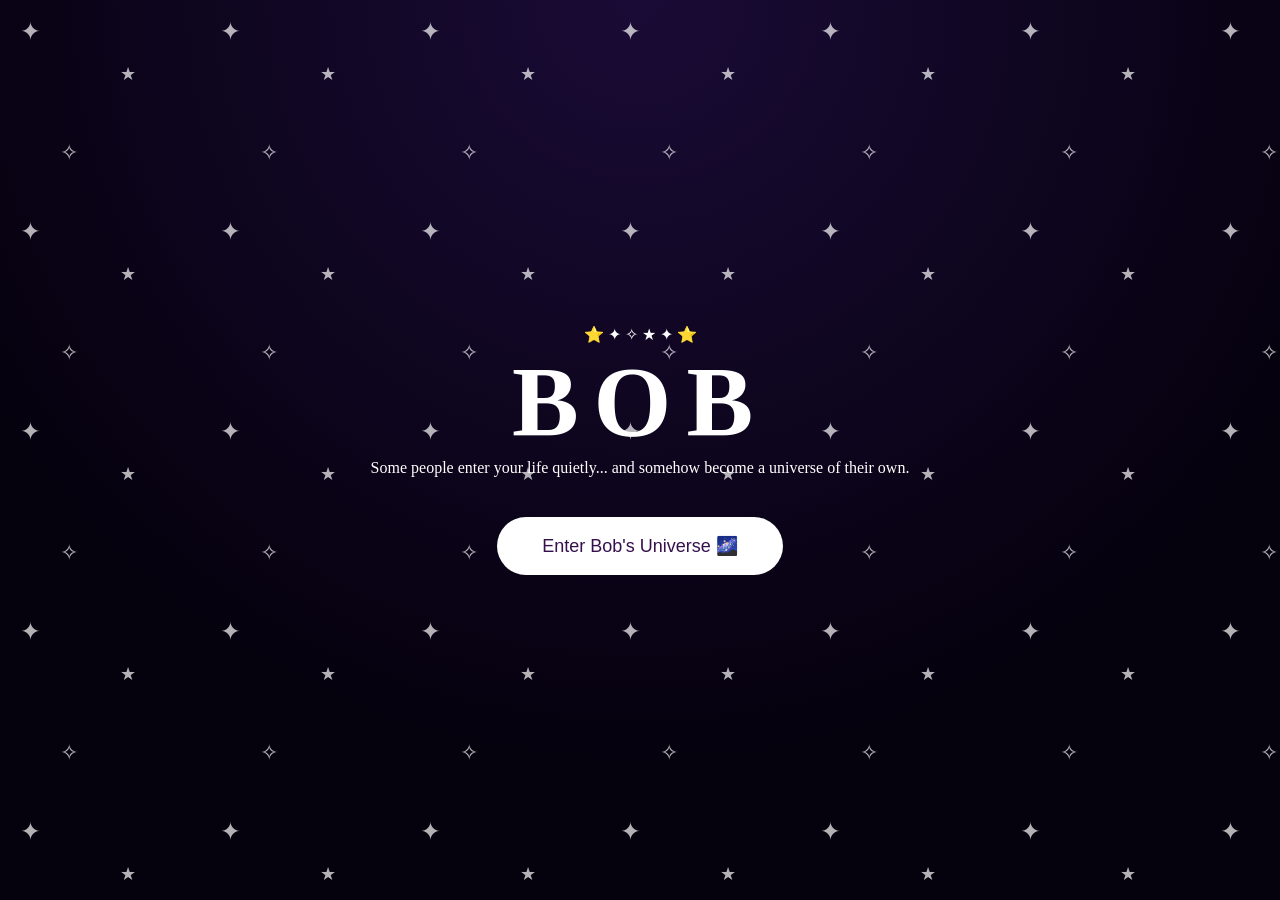
==== commit a32a51e6: "Update index.html" ====
--- a/index.html
+++ b/index.html
@@ -7,7 +7,7 @@
 
 <meta name="viewport" content="width=device-width, initial-scale=1.0">
 
-<title>Story of Bob ✨</title>
+<title>Bob's Universe ✨</title>
 
 <link rel="stylesheet" href="style.css">
 
@@ -17,21 +17,14 @@
 <body>
 
 
-<!-- =========================
-     GALAXY BACKGROUND
-========================= -->
-
 <div id="stars"></div>
-
 <div id="shooting-stars"></div>
 
 
 
-
-
-<!-- =========================
-     OPENING UNIVERSE
-========================= -->
+<!-- =====================
+OPENING
+===================== -->
 
 
 <section id="opening" class="screen">
@@ -39,33 +32,24 @@
 
 <div class="constellation">
 
-<span>✦</span>
-<span>★</span>
-<span>✧</span>
-<span>☆</span>
-<span>✦</span>
-
-</div>
-
+⭐ ✦ ✧ ★ ✦ ⭐
+
+</div>
 
 
 <h1 id="main-title">
-BOB ✨
-</h1>
-
-
-<p id="opening-text">
-
-A universe created for someone who makes ordinary moments extraordinary.
-
+BOB
+</h1>
+
+
+<p>
+Some people enter your life quietly...
+and somehow become a universe of their own.
 </p>
 
 
-
 <button onclick="enterUniverse()">
-
 Enter Bob's Universe 🌌
-
 </button>
 
 
@@ -77,17 +61,17 @@
 
 
 
-<!-- =========================
-     GALAXY MAP
-========================= -->
-
-
-<section id="galaxy-map" class="hidden screen">
-
-
-<h2>
+<!-- =====================
+GALAXY MAP
+===================== -->
+
+
+<section id="galaxy-map" class="screen hidden">
+
+
+<h1>
 Explore Bob's Universe ⭐
-</h2>
+</h1>
 
 
 <div class="planet-map">
@@ -96,9 +80,8 @@
 <div class="planet" onclick="openChapter('bob-effect')">
 💌
 <br>
-The Bob Effect
-</div>
-
+Bob Effect
+</div>
 
 
 <div class="planet" onclick="openChapter('bob-wins')">
@@ -108,7 +91,6 @@
 </div>
 
 
-
 <div class="planet" onclick="openChapter('memory-galaxy')">
 📸
 <br>
@@ -116,7 +98,6 @@
 </div>
 
 
-
 <div class="planet" onclick="openChapter('distance')">
 📱
 <br>
@@ -124,6 +105,12 @@
 </div>
 
 
+<div class="planet" onclick="openChapter('time-capsule')">
+🔐
+<br>
+Time Capsule
+</div>
+
 
 <div class="planet" onclick="openChapter('letters')">
 💌
@@ -132,30 +119,49 @@
 </div>
 
 
+<div class="planet" onclick="openChapter('museum')">
+🏛
+<br>
+Bob Museum
+</div>
+
+
+<div class="planet" onclick="openChapter('garden')">
+🌸
+<br>
+Growth Garden
+</div>
+
 
 <div class="planet" onclick="openChapter('future')">
 🌍
 <br>
-Future Universe
-</div>
-
-
-
-</div>
-
-
-</section>
-
-
-
-
-
-
-
-
-<!-- =========================
-     THE BOB EFFECT
-========================= -->
+Future
+</div>
+
+
+<div class="planet" onclick="openChapter('birthday')">
+🎂
+<br>
+Finale
+</div>
+
+
+</div>
+
+
+</section>
+
+
+
+
+
+
+
+
+<!-- =====================
+BOB EFFECT
+===================== -->
 
 
 <section id="bob-effect" class="chapter hidden">
@@ -166,136 +172,134 @@
 </h1>
 
 
-<p id="bob-intro">
-
+<p id="bob-intro"></p>
+
+
+<div id="qualities-container" class="card-grid"></div>
+
+
+</section>
+
+
+
+
+
+
+
+
+<!-- =====================
+BOB WINS
+===================== -->
+
+
+<section id="bob-wins" class="chapter hidden">
+
+
+<h1>
+Things Bob Thought She Could Never Survive...
+</h1>
+
+
+<p>
+And then she proved herself wrong ✨
 </p>
 
 
-<div id="qualities-container" class="card-grid">
-
-
-</div>
-
-
-</section>
-
-
-
-
-
-
-
-
-<!-- =========================
-     BOB'S STRENGTH
-========================= -->
-
-
-<section id="bob-wins" class="chapter hidden">
-
-
-<h1>
-
-Things Bob Thought She Could Never Survive...
-
+<div id="wins-container" class="card-grid"></div>
+
+
+</section>
+
+
+
+
+
+
+
+
+<!-- =====================
+MEMORIES
+===================== -->
+
+
+<section id="memory-galaxy" class="chapter hidden">
+
+
+<h1>
+Memory Galaxy 📸⭐
+</h1>
+
+
+<div id="memory-container" class="photo-galaxy"></div>
+
+
+</section>
+
+
+
+
+
+
+
+
+<!-- =====================
+DISTANCE
+===================== -->
+
+
+<section id="distance" class="chapter hidden">
+
+
+<h1>
+Different Cities. Same Universe. 📱
+</h1>
+
+
+<div id="distance-container" class="photo-galaxy"></div>
+
+
+</section>
+
+
+
+
+
+
+
+
+<!-- =====================
+TIME CAPSULE
+===================== -->
+
+
+<section id="time-capsule" class="chapter hidden">
+
+
+<h1>
+The Time Capsule Vault 🔐
 </h1>
 
 
 <p>
-
-And then she proved herself wrong ✨
-
+Some letters are meant to wait for the right moment.
 </p>
 
 
-
-<div id="wins-container" class="card-grid">
-
-</div>
-
-
-</section>
-
-
-
-
-
-
-
-
-<!-- =========================
-     MEMORY GALAXY
-========================= -->
-
-
-<section id="memory-galaxy" class="chapter hidden">
-
-
-<h1>
-
-Memory Galaxy 📸✨
-
-</h1>
-
-
-<p>
-
-Ten stars.
-Ten memories.
-A universe of moments.
-
-</p>
-
-
-<div id="memory-container" class="photo-galaxy">
-
-
-</div>
-
-
-</section>
-
-
-
-
-
-
-
-
-<!-- =========================
-     LONG DISTANCE
-========================= -->
-
-
-<section id="distance" class="chapter hidden">
-
-
-<h1>
-
-Different Cities.
-Same Universe. 📱✨
-
-</h1>
-
-
-<p>
-
-A distance portal filled with moments where miles never mattered.
-
-</p>
-
-
-
-<div id="distance-container" class="photo-galaxy">
-
-
-</div>
-
-
-</section>
-<!-- =========================
-     OPEN WHEN VAULT
-========================= -->
+<div id="capsule-container" class="card-grid"></div>
+
+
+</section>
+
+
+
+
+
+
+
+
+<!-- =====================
+OPEN WHEN
+===================== -->
 
 
 <section id="letters" class="chapter hidden">
@@ -306,115 +310,46 @@
 </h1>
 
 
-<p>
-
-Little reminders for different moments.
-
-</p>
-
-
-
-<div id="letters-container" class="card-grid">
-
-</div>
-
-
-</section>
-
-
-
-
-
-
-
-
-<!-- =========================
-     BOB MUSEUM
-========================= -->
+<div id="letters-container" class="card-grid"></div>
+
+
+</section>
+
+
+
+
+
+
+
+
+<!-- =====================
+MUSEUM
+===================== -->
 
 
 <section id="museum" class="chapter hidden">
 
 
 <h1>
-The Bob Museum 🏛️✨
-</h1>
-
-
-<p>
-
-A collection of everything that makes Bob rare.
-
-</p>
-
-
-
-<div class="museum-grid">
-
-
-<div class="exhibit">
-
-🏆
-
-<h3>
-The Kind Heart Award
-</h3>
-
-<p>
-For always caring deeply.
-</p>
-
-</div>
-
-
-
-<div class="exhibit">
-
-💎
-
-<h3>
-Rare Friend Energy
-</h3>
-
-<p>
-A person who is impossible to replace.
-</p>
-
-</div>
-
-
-
-<div class="exhibit">
-
-😂
-
-<h3>
-The Laughter Collection
-</h3>
-
-<p>
-Memories that make no sense to anyone else.
-</p>
-
-</div>
-
-
-
-</div>
-
-
-</section>
-
-
-
-
-
-
-
-
-<!-- =========================
-     GROWTH GARDEN
-========================= -->
+The Bob Museum 🏛✨
+</h1>
+
+
+<div id="museum-container" class="card-grid"></div>
+
+
+</section>
+
+
+
+
+
+
+
+
+<!-- =====================
+GARDEN
+===================== -->
 
 
 <section id="garden" class="chapter hidden">
@@ -425,162 +360,80 @@
 </h1>
 
 
-<p>
-
-Every flower represents something beautiful inside her.
-
-</p>
-
-
-
-<div class="garden">
-
-
-<div class="flower">
-🌸
-<br>
-Kindness
-</div>
-
-
-<div class="flower">
-🌺
-<br>
-Strength
-</div>
-
-
-<div class="flower">
-🌷
-<br>
-Dreams
-</div>
-
-
-<div class="flower">
-🌹
-<br>
-Courage
-</div>
-
-
-</div>
-
-
-
-</section>
-
-
-
-
-
-
-
-
-
-<!-- =========================
-     FUTURE UNIVERSE
-========================= -->
+<div id="garden-container" class="garden"></div>
+
+
+</section>
+
+
+
+
+
+
+
+
+<!-- =====================
+FUTURE
+===================== -->
 
 
 <section id="future" class="chapter hidden">
 
 
 <h1>
-Future Universe 🌍✨
-</h1>
-
-
-<p>
-
-The memories that are still waiting to happen.
-
-</p>
-
-
-
-<div id="future-container" class="card-grid">
-
-
-</div>
-
-
-</section>
-
-
-
-
-
-
-
-
-
-<!-- =========================
-     FINAL BIRTHDAY
-========================= -->
+Future Universe 🌍
+</h1>
+
+
+<div id="future-container" class="card-grid"></div>
+
+
+</section>
+
+
+
+
+
+
+
+
+<!-- =====================
+FINALE
+===================== -->
 
 
 <section id="birthday" class="chapter hidden">
 
 
 <h1>
-
 Happy Birthday Bob 🎂❤️
-
-</h1>
-
+</h1>
 
 
 <div class="cake">
 
 
-<div class="flame">
-
-</div>
-
-
-<div class="candle">
-
-</div>
-
-
-<div class="cake-top">
-
-</div>
-
-
-<div class="cake-body">
-
-</div>
-
-
-</div>
-
+<div class="flame"></div>
+
+<div class="candle"></div>
+
+<div class="cake-top"></div>
+
+<div class="cake-body"></div>
+
+
+</div>
 
 
 <button onclick="blowCandle()">
-
-Make a Wish ✨
-
+Make A Wish ✨
 </button>
 
 
-
 <div id="confetti"></div>
 
 
-
-<p id="final-message">
-
-</p>
-
-
-
-<h2>
-
-Created with love ❤️
-
-</h2>
+<p id="final-message"></p>
 
 
 </section>
@@ -599,5 +452,4 @@
 
 </body>
 
-
 </html>
--- a/style.css
+++ b/style.css
@@ -7,10 +7,10 @@
 
 body{
 
-font-family:'Poppins',sans-serif;
+font-family: 'Georgia', serif;
 
 background:
-radial-gradient(circle at top,#5b2a75,#080014 75%);
+radial-gradient(circle at top,#1a0b36,#05010d 70%);
 
 color:white;
 
@@ -20,27 +20,34 @@
 
 
 
-.stars{
+/* =========================
+   REAL STAR FIELD
+========================= */
+
+
+#stars{
 
 position:fixed;
 
 inset:0;
 
+z-index:-2;
+
 background-image:
-radial-gradient(white 1px,transparent 1px);
-
-background-size:45px 45px;
-
-opacity:.35;
-
-z-index:-2;
-
-animation:moveStars 25s linear infinite;
-
-}
-
-
-@keyframes moveStars{
+
+url("data:image/svg+xml,%3Csvg xmlns='http://www.w3.org/2000/svg' width='200' height='200'%3E%3Ctext x='20' y='40' font-size='25' fill='white'%3E✦%3C/text%3E%3Ctext x='120' y='80' font-size='18' fill='white'%3E★%3C/text%3E%3Ctext x='60' y='160' font-size='22' fill='white'%3E✧%3C/text%3E%3C/svg%3E");
+
+background-size:200px 200px;
+
+animation:starsMove 40s linear infinite;
+
+opacity:.7;
+
+}
+
+
+
+@keyframes starsMove{
 
 from{
 
@@ -50,494 +57,616 @@
 
 to{
 
-background-position:300px 500px;
-
-}
-
-}
-
-
-
-
-
-.floating-hearts span{
+background-position:500px 500px;
+
+}
+
+}
+
+
+
+
+/* SHOOTING STARS */
+
+
+#shooting-stars::before,
+#shooting-stars::after{
+
+content:"";
 
 position:fixed;
 
-font-size:30px;
-
-opacity:.7;
-
-animation:float 8s infinite ease-in-out;
-
-}
-
-
-.floating-hearts span:nth-child(1){
-
-left:10%;
-top:80%;
-
-}
-
-.floating-hearts span:nth-child(2){
+width:120px;
+
+height:2px;
+
+background:white;
+
+transform:rotate(-45deg);
+
+animation:shoot 6s infinite;
+
+opacity:0;
+
+}
+
+
+
+#shooting-stars::before{
+
+top:20%;
 
 left:80%;
-top:20%;
-
-}
-
-.floating-hearts span:nth-child(3){
+
+}
+
+
+
+#shooting-stars::after{
+
+top:60%;
 
 left:20%;
-top:40%;
-
-}
-
-.floating-hearts span:nth-child(4){
-
-left:70%;
-top:70%;
-
-}
-
-.floating-hearts span:nth-child(5){
-
-left:50%;
-top:10%;
-
-}
-
-
-
-@keyframes float{
+
+animation-delay:3s;
+
+}
+
+
+
+@keyframes shoot{
+
+0%,80%{
+
+opacity:0;
+
+transform:translate(0,0) rotate(-45deg);
+
+}
+
+
+85%{
+
+opacity:1;
+
+}
+
+
+100%{
+
+opacity:0;
+
+transform:translate(-300px,300px) rotate(-45deg);
+
+}
+
+}
+
+
+
+
+
+
+
+
+.screen,
+.chapter{
+
+min-height:100vh;
+
+display:flex;
+
+flex-direction:column;
+
+justify-content:center;
+
+align-items:center;
+
+text-align:center;
+
+padding:50px 20px;
+
+}
+
+
+
+
+#main-title{
+
+font-size:100px;
+
+letter-spacing:15px;
+
+animation:glow 3s infinite alternate;
+
+}
+
+
+
+@keyframes glow{
+
+from{
+
+text-shadow:0 0 20px #fff;
+
+}
+
+to{
+
+text-shadow:0 0 60px #ffb6ff;
+
+}
+
+}
+
+
+
+
+
+button{
+
+margin-top:40px;
+
+padding:18px 45px;
+
+border-radius:50px;
+
+border:none;
+
+font-size:18px;
+
+cursor:pointer;
+
+background:white;
+
+color:#35104d;
+
+transition:.4s;
+
+}
+
+
+
+button:hover{
+
+transform:scale(1.1);
+
+box-shadow:0 0 30px white;
+
+}
+
+
+
+
+
+
+
+.hidden{
+
+display:none;
+
+}
+
+
+
+.show{
+
+display:flex;
+
+animation:appear 1.5s ease;
+
+}
+
+
+
+@keyframes appear{
+
+from{
+
+opacity:0;
+
+transform:translateY(60px);
+
+}
+
+to{
+
+opacity:1;
+
+transform:translateY(0);
+
+}
+
+}
+
+
+
+
+
+
+
+
+
+/* GALAXY MAP */
+
+
+.planet-map{
+
+display:flex;
+
+flex-wrap:wrap;
+
+justify-content:center;
+
+gap:40px;
+
+margin-top:50px;
+
+}
+
+
+
+.planet{
+
+width:170px;
+
+height:170px;
+
+border-radius:50%;
+
+background:
+
+radial-gradient(circle,#fff,#b86cff,#3b145f);
+
+display:flex;
+
+align-items:center;
+
+justify-content:center;
+
+flex-direction:column;
+
+cursor:pointer;
+
+font-size:20px;
+
+box-shadow:0 0 40px #d9a7ff;
+
+transition:.5s;
+
+}
+
+
+
+.planet:hover{
+
+transform:scale(1.15);
+
+}
+
+
+
+
+
+
+
+
+/* CARDS */
+
+
+.card-grid{
+
+display:flex;
+
+flex-wrap:wrap;
+
+justify-content:center;
+
+gap:30px;
+
+margin-top:40px;
+
+}
+
+
+
+.card-grid div,
+.exhibit{
+
+width:280px;
+
+padding:35px;
+
+background:rgba(255,255,255,.12);
+
+border-radius:25px;
+
+backdrop-filter:blur(15px);
+
+font-size:18px;
+
+transition:.4s;
+
+}
+
+
+
+.card-grid div:hover,
+.exhibit:hover{
+
+transform:translateY(-15px);
+
+}
+
+
+
+
+
+
+
+
+/* PHOTOS */
+
+
+.photo-galaxy{
+
+display:flex;
+
+flex-wrap:wrap;
+
+justify-content:center;
+
+gap:35px;
+
+margin-top:40px;
+
+}
+
+
+
+.photo-card{
+
+width:220px;
+
+padding:15px;
+
+background:white;
+
+color:#333;
+
+transform:rotate(-4deg);
+
+}
+
+
+
+.photo-card:nth-child(even){
+
+transform:rotate(5deg);
+
+}
+
+
+
+.photo-card img{
+
+width:100%;
+
+height:220px;
+
+object-fit:cover;
+
+}
+
+
+
+.photo-card p{
+
+padding:15px;
+
+}
+
+
+
+
+
+
+
+
+/* MUSEUM */
+
+
+.museum-grid{
+
+display:flex;
+
+gap:30px;
+
+flex-wrap:wrap;
+
+justify-content:center;
+
+margin-top:40px;
+
+}
+
+
+
+
+
+/* GARDEN */
+
+
+.garden{
+
+display:flex;
+
+gap:50px;
+
+font-size:35px;
+
+margin-top:50px;
+
+}
+
+
+
+.flower{
+
+animation:bloom 3s infinite alternate;
+
+}
+
+
+
+@keyframes bloom{
+
+from{
+
+transform:scale(.9);
+
+}
+
+to{
+
+transform:scale(1.1);
+
+}
+
+}
+
+
+
+
+
+
+
+
+
+/* CAKE */
+
+
+.cake{
+
+margin:50px;
+
+position:relative;
+
+}
+
+
+
+.cake-body{
+
+width:220px;
+
+height:100px;
+
+background:#ff8fc7;
+
+border-radius:20px;
+
+}
+
+
+
+.cake-top{
+
+width:240px;
+
+height:35px;
+
+background:white;
+
+border-radius:20px;
+
+position:absolute;
+
+top:-20px;
+
+left:-10px;
+
+}
+
+
+
+.candle{
+
+width:15px;
+
+height:60px;
+
+background:#ffd166;
+
+position:absolute;
+
+left:103px;
+
+top:-80px;
+
+}
+
+
+
+.flame{
+
+width:25px;
+
+height:35px;
+
+background:orange;
+
+border-radius:50%;
+
+position:absolute;
+
+left:98px;
+
+top:-115px;
+
+animation:flicker .5s infinite;
+
+}
+
+
+
+@keyframes flicker{
 
 50%{
 
-transform:translateY(-60px);
-
-}
-
-}
-
-
-
-
-
-
-
-section{
-
-min-height:100vh;
-
-padding:50px 25px;
-
-display:flex;
-
-flex-direction:column;
-
-justify-content:center;
-
-align-items:center;
-
-text-align:center;
-
-}
-
-
-
-.hero h1{
-
-font-family:'Playfair Display',serif;
-
-font-size:100px;
-
-letter-spacing:5px;
-
-margin:25px;
-
-text-shadow:0 0 30px rgba(255,255,255,.4);
-
-}
-
-
-
-.hero h2{
-
-font-size:35px;
-
-margin-bottom:25px;
-
-}
-
-
-
-.subtitle{
-
-font-size:22px;
-
-letter-spacing:3px;
-
-color:#ffd5e8;
-
-}
-
-
-
-p{
-
-font-size:22px;
-
-line-height:1.8;
-
-max-width:800px;
-
-}
-
-
-
-
-
-
-
-button{
-
-margin-top:40px;
-
-padding:18px 45px;
-
-border:none;
-
-border-radius:50px;
-
-background:white;
-
-color:#55245e;
-
-font-size:20px;
-
-font-weight:600;
-
-cursor:pointer;
-
-transition:.4s;
-
-box-shadow:0 0 35px rgba(255,255,255,.5);
-
-}
-
-
-
-button:hover{
-
-transform:scale(1.12);
-
-}
-
-
-
-
-
-
-
-.hidden{
-
-display:none;
-
-opacity:0;
-
-}
-
-
-
-.show{
-
-display:flex;
-
-animation:appear 1.8s forwards;
-
-}
-
-
-
-@keyframes appear{
-
-from{
-
-opacity:0;
-
-transform:translateY(60px);
-
-}
+transform:scale(.7);
+
+}
+
+}
+
+
+
+
+
+
+.confetti-piece{
+
+position:fixed;
+
+top:-20px;
+
+width:12px;
+
+height:20px;
+
+animation:fall 3s linear forwards;
+
+z-index:999;
+
+}
+
+
+
+@keyframes fall{
 
 to{
 
-opacity:1;
-
-transform:translateY(0);
-
-}
-
-}
-
-
-
-
-
-
-
-.glass-card{
-
-margin-top:40px;
-
-max-width:750px;
-
-padding:45px;
-
-border-radius:30px;
-
-background:rgba(255,255,255,.12);
-
-backdrop-filter:blur(15px);
-
-box-shadow:0 0 40px rgba(255,255,255,.15);
-
-}
-
-
-
-
-
-.polaroids{
-
-display:flex;
-
-gap:35px;
-
-margin-top:50px;
-
-flex-wrap:wrap;
-
-justify-content:center;
-
-}
-
-
-
-.photo{
-
-height:280px;
-
-width:220px;
-
-background:white;
-
-color:#6a356d;
-
-display:flex;
-
-align-items:center;
-
-justify-content:center;
-
-font-weight:600;
-
-transform:rotate(-5deg);
-
-box-shadow:0 20px 40px rgba(0,0,0,.4);
-
-}
-
-
-
-.photo:nth-child(2){
-
-transform:rotate(5deg);
-
-}
-
-
-
-.photo:nth-child(3){
-
-transform:rotate(-3deg);
-
-}
-
-
-
-
-
-
-
-.envelopes{
-
-display:flex;
-
-gap:25px;
-
-flex-wrap:wrap;
-
-justify-content:center;
-
-margin-top:40px;
-
-}
-
-
-
-.envelopes div{
-
-width:250px;
-
-padding:35px;
-
-background:rgba(255,255,255,.15);
-
-border-radius:20px;
-
-backdrop-filter:blur(10px);
-
-font-size:20px;
-
-transition:.4s;
-
-}
-
-
-
-.envelopes div:hover{
-
-transform:translateY(-15px) scale(1.05);
-
-}
-
-
-
-
-
-
-
-/* CAKE */
-
-.cake{
-
-margin:50px;
-
-position:relative;
-
-}
-
-
-
-.cake-body{
-
-height:100px;
-
-width:220px;
-
-background:#ff9fcf;
-
-border-radius:20px;
-
-}
-
-
-
-.cake-top{
-
-height:35px;
-
-width:240px;
-
-background:white;
-
-border-radius:20px;
-
-position:absolute;
-
-top:-25px;
-
-left:-10px;
-
-}
-
-
-
-.candle{
-
-height:60px;
-
-width:15px;
-
-background:#ffd166;
-
-position:absolute;
-
-top:-85px;
-
-left:102px;
-
-}
-
-
-
-.flame{
-
-height:35px;
-
-width:25px;
-
-background:#ff8c00;
-
-border-radius:50%;
-
-position:absolute;
-
-top:-120px;
-
-left:98px;
-
-animation:flicker .5s infinite;
-
-}
-
-
-
-@keyframes flicker{
-
-50%{
-
-transform:scale(.8);
-
-}
-
-}
-
-
-
-
-
-
-
-.confetti-piece{
-
-position:fixed;
-
-width:12px;
-
-height:20px;
-
-animation:fall 3s linear forwards;
-
-}
-
-
-
-@keyframes fall{
-
-to{
-
 transform:translateY(100vh) rotate(720deg);
 
 }
@@ -548,63 +677,14 @@
 
 
 
-
-
 @media(max-width:600px){
 
-
-.hero h1{
+#main-title{
 
 font-size:55px;
 
-}
-
-
-.hero h2{
-
-font-size:25px;
-
-}
-
-
-p{
-
-font-size:18px;
-
-}
-
-
-}
-
-.confetti-piece{
-
-position:fixed;
-
-width:12px;
-
-height:18px;
-
-z-index:9999;
-
-border-radius:3px;
-
-animation:confettiFall linear forwards;
-
-}
-
-
-@keyframes confettiFall{
-
-from{
-
-transform:translateY(0) rotate(0deg);
-
-}
-
-to{
-
-transform:translateY(100vh) rotate(720deg);
-
-}
-
-}
+letter-spacing:8px;
+
+}
+
+}
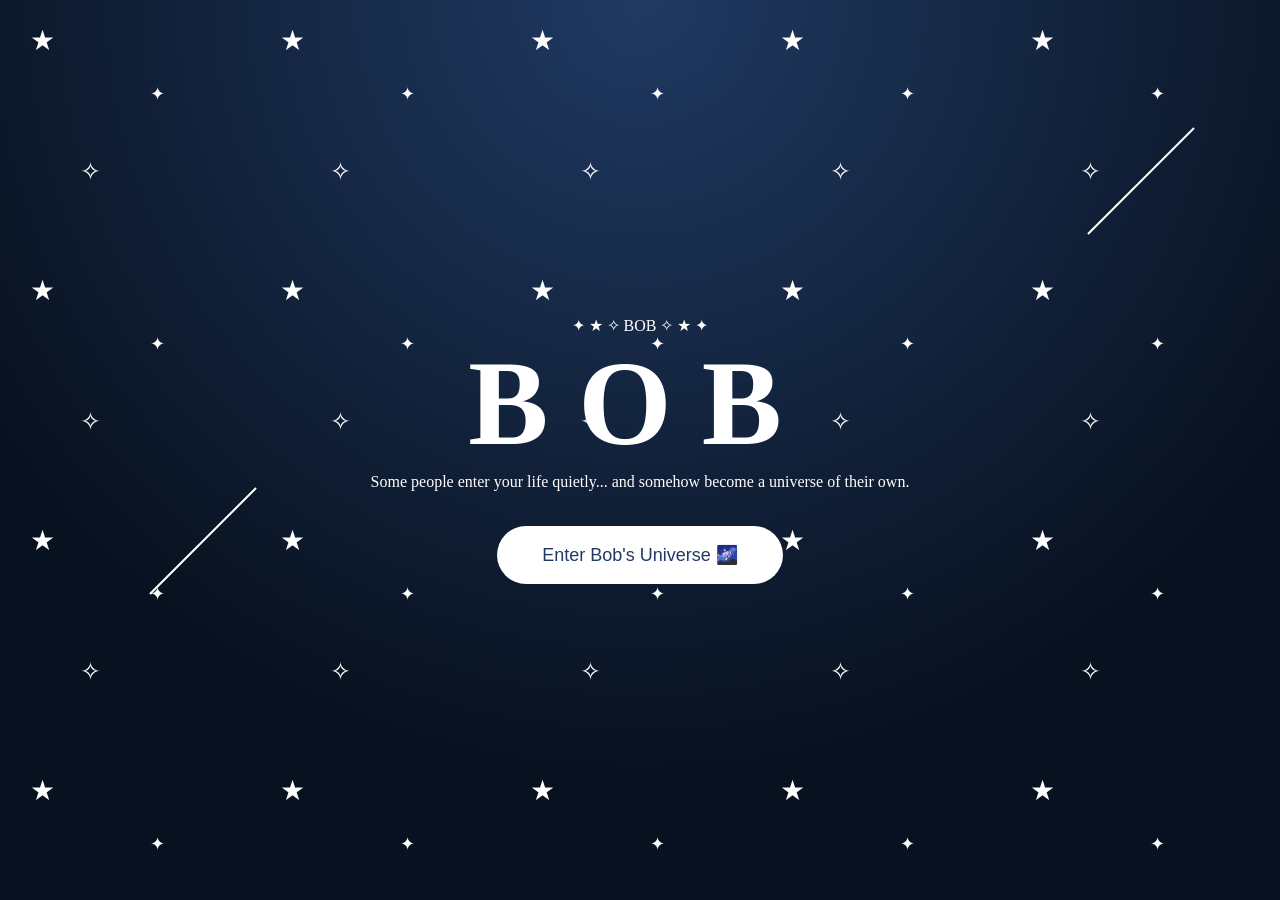
==== commit f2967fd2: "Update index.html" ====
--- a/index.html
+++ b/index.html
@@ -7,7 +7,7 @@
 
 <meta name="viewport" content="width=device-width, initial-scale=1.0">
 
-<title>Bob's Universe ✨</title>
+<title>Bob's Universe 💗</title>
 
 <link rel="stylesheet" href="style.css">
 
@@ -18,7 +18,10 @@
 
 
 <div id="stars"></div>
+
 <div id="shooting-stars"></div>
+
+
 
 
 
@@ -31,9 +34,7 @@
 
 
 <div class="constellation">
-
-⭐ ✦ ✧ ★ ✦ ⭐
-
+✦ ★ ✧ BOB ✧ ★ ✦
 </div>
 
 
@@ -49,7 +50,9 @@
 
 
 <button onclick="enterUniverse()">
+
 Enter Bob's Universe 🌌
+
 </button>
 
 
@@ -70,11 +73,13 @@
 
 
 <h1>
-Explore Bob's Universe ⭐
-</h1>
+Explore Bob's Universe ✨
+</h1>
+
 
 
 <div class="planet-map">
+
 
 
 <div class="planet" onclick="openChapter('bob-effect')">
@@ -91,6 +96,15 @@
 </div>
 
 
+
+<div class="planet" onclick="openChapter('why-love')">
+💗
+<br>
+Why I Love You
+</div>
+
+
+
 <div class="planet" onclick="openChapter('memory-galaxy')">
 📸
 <br>
@@ -98,6 +112,7 @@
 </div>
 
 
+
 <div class="planet" onclick="openChapter('distance')">
 📱
 <br>
@@ -105,6 +120,7 @@
 </div>
 
 
+
 <div class="planet" onclick="openChapter('time-capsule')">
 🔐
 <br>
@@ -112,6 +128,7 @@
 </div>
 
 
+
 <div class="planet" onclick="openChapter('letters')">
 💌
 <br>
@@ -119,18 +136,21 @@
 </div>
 
 
+
 <div class="planet" onclick="openChapter('museum')">
 🏛
 <br>
-Bob Museum
-</div>
+Museum
+</div>
+
 
 
 <div class="planet" onclick="openChapter('garden')">
 🌸
 <br>
-Growth Garden
-</div>
+Garden
+</div>
+
 
 
 <div class="planet" onclick="openChapter('future')">
@@ -140,6 +160,7 @@
 </div>
 
 
+
 <div class="planet" onclick="openChapter('birthday')">
 🎂
 <br>
@@ -147,64 +168,54 @@
 </div>
 
 
-</div>
-
-
-</section>
-
-
-
-
-
-
-
-
-<!-- =====================
-BOB EFFECT
-===================== -->
+
+</div>
+
+
+</section>
+
+
+
+
+
+
+
+
+<!-- CHAPTER TEMPLATE -->
+
 
 
 <section id="bob-effect" class="chapter hidden">
 
+<button onclick="backGalaxy()">← Back to Galaxy</button>
 
 <h1>
 The Bob Effect ❤️
 </h1>
 
-
 <p id="bob-intro"></p>
 
-
 <div id="qualities-container" class="card-grid"></div>
 
-
-</section>
-
-
-
-
-
-
-
-
-<!-- =====================
-BOB WINS
-===================== -->
+</section>
+
+
+
+
+
 
 
 <section id="bob-wins" class="chapter hidden">
 
 
+<button onclick="backGalaxy()">← Back to Galaxy</button>
+
+
 <h1>
 Things Bob Thought She Could Never Survive...
 </h1>
 
 
-<p>
-And then she proved herself wrong ✨
-</p>
-
-
 <div id="wins-container" class="card-grid"></div>
 
 
@@ -217,202 +228,240 @@
 
 
 
-<!-- =====================
-MEMORIES
-===================== -->
+<!-- WHY I LOVE YOU -->
+
+
+<section id="why-love" class="chapter hidden">
+
+
+<button onclick="backGalaxy()">← Back to Galaxy</button>
+
+
+<h1>
+Why I Love You 💗
+</h1>
+
+
+<div id="love-message"
+class="love-box">
+
+</div>
+
+
+<button onclick="generateLoveMessage()">
+
+Generate Another Reason 💌
+
+</button>
+
+
+
+</section>
+
+
+
+
+
+
+
 
 
 <section id="memory-galaxy" class="chapter hidden">
 
 
+<button onclick="backGalaxy()">← Back to Galaxy</button>
+
+
 <h1>
 Memory Galaxy 📸⭐
 </h1>
 
 
-<div id="memory-container" class="photo-galaxy"></div>
-
-
-</section>
-
-
-
-
-
-
-
-
-<!-- =====================
-DISTANCE
-===================== -->
+<div id="memory-container"
+class="photo-galaxy">
+
+</div>
+
+
+</section>
+
+
+
+
+
+
 
 
 <section id="distance" class="chapter hidden">
 
 
-<h1>
-Different Cities. Same Universe. 📱
-</h1>
-
-
-<div id="distance-container" class="photo-galaxy"></div>
-
-
-</section>
-
-
-
-
-
-
-
-
-<!-- =====================
-TIME CAPSULE
-===================== -->
+<button onclick="backGalaxy()">← Back to Galaxy</button>
+
+
+<h1>
+Different Cities. Same Universe 📱
+</h1>
+
+
+<div id="distance-container"
+class="photo-galaxy">
+
+</div>
+
+
+</section>
+
+
+
+
+
+
 
 
 <section id="time-capsule" class="chapter hidden">
 
 
-<h1>
-The Time Capsule Vault 🔐
-</h1>
-
-
-<p>
-Some letters are meant to wait for the right moment.
-</p>
-
-
-<div id="capsule-container" class="card-grid"></div>
-
-
-</section>
-
-
-
-
-
-
-
-
-<!-- =====================
-OPEN WHEN
-===================== -->
+<button onclick="backGalaxy()">← Back to Galaxy</button>
+
+
+<h1>
+Time Capsule Vault 🔐
+</h1>
+
+
+<div id="capsule-container"
+class="card-grid">
+
+</div>
+
+
+</section>
+
+
+
+
+
+
 
 
 <section id="letters" class="chapter hidden">
 
 
+<button onclick="backGalaxy()">← Back to Galaxy</button>
+
+
 <h1>
 Open When Vault 💌
 </h1>
 
 
-<div id="letters-container" class="card-grid"></div>
-
-
-</section>
-
-
-
-
-
-
-
-
-<!-- =====================
-MUSEUM
-===================== -->
+<div id="letters-container"
+class="card-grid">
+
+</div>
+
+
+</section>
+
+
+
+
+
+
 
 
 <section id="museum" class="chapter hidden">
 
 
-<h1>
-The Bob Museum 🏛✨
-</h1>
-
-
-<div id="museum-container" class="card-grid"></div>
-
-
-</section>
-
-
-
-
-
-
-
-
-<!-- =====================
-GARDEN
-===================== -->
+<button onclick="backGalaxy()">← Back to Galaxy</button>
+
+
+<h1>
+The Bob Museum 🏛
+</h1>
+
+
+<div id="museum-container"
+class="card-grid">
+
+</div>
+
+
+</section>
+
+
+
+
+
+
 
 
 <section id="garden" class="chapter hidden">
 
 
+<button onclick="backGalaxy()">← Back to Galaxy</button>
+
+
 <h1>
 Bob's Growth Garden 🌸
 </h1>
 
 
-<div id="garden-container" class="garden"></div>
-
-
-</section>
-
-
-
-
-
-
-
-
-<!-- =====================
-FUTURE
-===================== -->
+<div id="garden-container"
+class="garden">
+
+</div>
+
+
+</section>
+
+
+
+
+
+
 
 
 <section id="future" class="chapter hidden">
 
 
+<button onclick="backGalaxy()">← Back to Galaxy</button>
+
+
 <h1>
 Future Universe 🌍
 </h1>
 
 
-<div id="future-container" class="card-grid"></div>
-
-
-</section>
-
-
-
-
-
-
-
-
-<!-- =====================
-FINALE
-===================== -->
+<div id="future-container"
+class="card-grid">
+
+</div>
+
+
+</section>
+
+
+
+
+
+
 
 
 <section id="birthday" class="chapter hidden">
 
 
+<button onclick="backGalaxy()">← Back to Galaxy</button>
+
+
 <h1>
 Happy Birthday Bob 🎂❤️
 </h1>
 
 
+
 <div class="cake">
 
-
 <div class="flame"></div>
 
 <div class="candle"></div>
@@ -425,13 +474,14 @@
 </div>
 
 
+
 <button onclick="blowCandle()">
+
 Make A Wish ✨
+
 </button>
 
 
-<div id="confetti"></div>
-
 
 <p id="final-message"></p>
 
@@ -445,6 +495,7 @@
 
 
 
+
 <script src="content.js"></script>
 
 <script src="script.js"></script>
--- a/style.css
+++ b/style.css
@@ -7,10 +7,10 @@
 
 body{
 
-font-family: 'Georgia', serif;
+font-family:Georgia,serif;
 
 background:
-radial-gradient(circle at top,#1a0b36,#05010d 70%);
+radial-gradient(circle at top,#203a63,#08111f 70%);
 
 color:white;
 
@@ -19,10 +19,9 @@
 }
 
 
-
-/* =========================
-   REAL STAR FIELD
-========================= */
+/* =====================
+   STAR UNIVERSE
+===================== */
 
 
 #stars{
@@ -33,35 +32,36 @@
 
 z-index:-2;
 
+
 background-image:
 
-url("data:image/svg+xml,%3Csvg xmlns='http://www.w3.org/2000/svg' width='200' height='200'%3E%3Ctext x='20' y='40' font-size='25' fill='white'%3E✦%3C/text%3E%3Ctext x='120' y='80' font-size='18' fill='white'%3E★%3C/text%3E%3Ctext x='60' y='160' font-size='22' fill='white'%3E✧%3C/text%3E%3C/svg%3E");
-
-background-size:200px 200px;
-
-animation:starsMove 40s linear infinite;
-
-opacity:.7;
-
-}
-
-
-
-@keyframes starsMove{
+url("data:image/svg+xml,%3Csvg xmlns='http://www.w3.org/2000/svg' width='250' height='250'%3E%3Ctext x='30' y='50' font-size='28' fill='white'%3E★%3C/text%3E%3Ctext x='150' y='100' font-size='18' fill='white'%3E✦%3C/text%3E%3Ctext x='80' y='180' font-size='25' fill='white'%3E✧%3C/text%3E%3C/svg%3E");
+
+
+background-size:250px 250px;
+
+
+animation:
+starMove 50s linear infinite;
+
+
+}
+
+
+
+@keyframes starMove{
 
 from{
-
 background-position:0 0;
-
-}
+}
+
 
 to{
-
-background-position:500px 500px;
-
-}
-
-}
+background-position:600px 600px;
+}
+
+}
+
 
 
 
@@ -76,67 +76,62 @@
 
 position:fixed;
 
-width:120px;
-
 height:2px;
 
+width:150px;
+
 background:white;
 
 transform:rotate(-45deg);
 
-animation:shoot 6s infinite;
-
+animation:shoot 7s infinite;
+
+}
+
+
+
+#shooting-stars::before{
+
+top:20%;
+
+right:5%;
+
+}
+
+
+
+#shooting-stars::after{
+
+top:60%;
+
+left:10%;
+
+animation-delay:3s;
+
+}
+
+
+
+@keyframes shoot{
+
+
+0%,80%{
 opacity:0;
-
-}
-
-
-
-#shooting-stars::before{
-
-top:20%;
-
-left:80%;
-
-}
-
-
-
-#shooting-stars::after{
-
-top:60%;
-
-left:20%;
-
-animation-delay:3s;
-
-}
-
-
-
-@keyframes shoot{
-
-0%,80%{
+}
+
+
+85%{
+opacity:1;
+}
+
+
+100%{
 
 opacity:0;
 
-transform:translate(0,0) rotate(-45deg);
-
-}
-
-
-85%{
-
-opacity:1;
-
-}
-
-
-100%{
-
-opacity:0;
-
-transform:translate(-300px,300px) rotate(-45deg);
+transform:
+translate(-300px,300px)
+rotate(-45deg);
 
 }
 
@@ -154,537 +149,568 @@
 
 min-height:100vh;
 
+padding:50px 20px;
+
 display:flex;
 
+justify-content:center;
+
+align-items:center;
+
 flex-direction:column;
 
+text-align:center;
+
+}
+
+
+
+
+
+.hidden{
+
+display:none;
+
+}
+
+
+.show{
+
+display:flex;
+
+animation:
+fadeIn 1.2s ease;
+
+}
+
+
+
+@keyframes fadeIn{
+
+from{
+
+opacity:0;
+
+transform:translateY(40px);
+
+}
+
+
+to{
+
+opacity:1;
+
+transform:translateY(0);
+
+}
+
+}
+
+
+
+
+
+
+
+/* TITLE */
+
+
+#main-title{
+
+
+font-size:120px;
+
+letter-spacing:30px;
+
+animation:
+
+float 4s infinite,
+glow 3s infinite alternate;
+
+
+}
+
+
+
+@keyframes float{
+
+50%{
+
+transform:translateY(-20px);
+
+}
+
+}
+
+
+
+@keyframes glow{
+
+from{
+
+text-shadow:
+0 0 20px white;
+
+}
+
+
+to{
+
+text-shadow:
+0 0 70px #9fdcff;
+
+}
+
+}
+
+
+
+
+
+
+
+button{
+
+margin-top:35px;
+
+padding:18px 45px;
+
+border-radius:50px;
+
+border:none;
+
+font-size:18px;
+
+cursor:pointer;
+
+background:white;
+
+color:#203a63;
+
+transition:.4s;
+
+}
+
+
+button:hover{
+
+transform:scale(1.1);
+
+box-shadow:
+0 0 40px white;
+
+}
+
+
+
+
+
+
+
+
+/* GALAXY MAP */
+
+
+.planet-map{
+
+display:flex;
+
+flex-wrap:wrap;
+
 justify-content:center;
 
+gap:35px;
+
+margin-top:50px;
+
+}
+
+
+
+.planet{
+
+
+width:160px;
+
+height:160px;
+
+border-radius:50%;
+
+
+background:
+
+radial-gradient(circle at 30% 30%,
+white,
+#6db6ff,
+#16213e);
+
+
+display:flex;
+
+justify-content:center;
+
 align-items:center;
 
-text-align:center;
-
-padding:50px 20px;
-
-}
-
-
-
+flex-direction:column;
+
+
+cursor:pointer;
+
+
+box-shadow:
+
+0 0 40px #6db6ff;
+
+
+transition:.5s;
+
+
+}
+
+
+
+.planet:hover{
+
+transform:
+scale(1.15)
+rotate(5deg);
+
+
+}
+
+
+
+
+
+
+
+
+/* CARDS */
+
+
+.card-grid{
+
+
+display:flex;
+
+flex-wrap:wrap;
+
+justify-content:center;
+
+gap:30px;
+
+margin-top:40px;
+
+
+}
+
+
+
+.card-grid div{
+
+
+width:280px;
+
+padding:30px;
+
+
+background:
+
+rgba(255,255,255,.12);
+
+
+border-radius:25px;
+
+
+backdrop-filter:
+blur(15px);
+
+
+box-shadow:
+
+0 0 25px rgba(255,255,255,.15);
+
+
+transition:.4s;
+
+
+}
+
+
+
+.card-grid div:hover{
+
+transform:
+translateY(-15px);
+
+}
+
+
+
+
+
+
+
+
+/* PHOTOS */
+
+
+.photo-galaxy{
+
+
+display:flex;
+
+flex-wrap:wrap;
+
+justify-content:center;
+
+gap:30px;
+
+margin-top:40px;
+
+
+}
+
+
+
+.photo-card{
+
+
+background:white;
+
+color:#222;
+
+padding:15px;
+
+width:220px;
+
+
+transform:
+rotate(-5deg);
+
+
+}
+
+
+.photo-card:nth-child(even){
+
+transform:
+rotate(5deg);
+
+}
+
+
+
+.photo-card img{
+
+width:100%;
+
+height:220px;
+
+object-fit:cover;
+
+}
+
+
+
+.photo-card p{
+
+padding:15px;
+
+}
+
+
+
+
+
+
+
+
+/* GARDEN */
+
+
+.garden{
+
+
+display:flex;
+
+gap:40px;
+
+font-size:35px;
+
+margin-top:40px;
+
+}
+
+
+
+.flower{
+
+animation:bloom 2s infinite alternate;
+
+}
+
+
+
+@keyframes bloom{
+
+to{
+
+transform:scale(1.2);
+
+}
+
+}
+
+
+
+
+
+
+
+
+/* CAKE */
+
+
+.cake{
+
+margin:60px;
+
+position:relative;
+
+}
+
+
+
+.cake-body{
+
+height:100px;
+
+width:220px;
+
+background:#ff9acb;
+
+border-radius:20px;
+
+}
+
+
+
+.cake-top{
+
+height:35px;
+
+width:240px;
+
+background:white;
+
+border-radius:20px;
+
+position:absolute;
+
+top:-20px;
+
+left:-10px;
+
+}
+
+
+
+.candle{
+
+height:60px;
+
+width:15px;
+
+background:#ffd166;
+
+position:absolute;
+
+top:-80px;
+
+left:105px;
+
+}
+
+
+
+.flame{
+
+height:35px;
+
+width:25px;
+
+background:orange;
+
+border-radius:50%;
+
+position:absolute;
+
+top:-115px;
+
+left:100px;
+
+animation:flicker .5s infinite;
+
+}
+
+
+
+@keyframes flicker{
+
+50%{
+
+transform:scale(.7);
+
+}
+
+}
+
+
+
+
+
+
+.confetti-piece{
+
+position:fixed;
+
+top:-20px;
+
+width:12px;
+
+height:18px;
+
+animation:fall 3s linear forwards;
+
+}
+
+
+
+@keyframes fall{
+
+to{
+
+transform:
+translateY(100vh)
+rotate(720deg);
+
+}
+
+}
+
+
+
+
+
+@media(max-width:600px){
 
 #main-title{
 
-font-size:100px;
-
-letter-spacing:15px;
-
-animation:glow 3s infinite alternate;
-
-}
-
-
-
-@keyframes glow{
-
-from{
-
-text-shadow:0 0 20px #fff;
-
-}
-
-to{
-
-text-shadow:0 0 60px #ffb6ff;
-
-}
-
-}
-
-
-
-
-
-button{
-
-margin-top:40px;
-
-padding:18px 45px;
-
-border-radius:50px;
-
-border:none;
-
-font-size:18px;
-
-cursor:pointer;
-
-background:white;
-
-color:#35104d;
-
-transition:.4s;
-
-}
-
-
-
-button:hover{
-
-transform:scale(1.1);
-
-box-shadow:0 0 30px white;
-
-}
-
-
-
-
-
-
-
-.hidden{
-
-display:none;
-
-}
-
-
-
-.show{
-
-display:flex;
-
-animation:appear 1.5s ease;
-
-}
-
-
-
-@keyframes appear{
-
-from{
-
-opacity:0;
-
-transform:translateY(60px);
-
-}
-
-to{
-
-opacity:1;
-
-transform:translateY(0);
-
-}
-
-}
-
-
-
-
-
-
-
-
-
-/* GALAXY MAP */
-
-
-.planet-map{
-
-display:flex;
-
-flex-wrap:wrap;
-
-justify-content:center;
-
-gap:40px;
-
-margin-top:50px;
-
-}
-
-
-
-.planet{
-
-width:170px;
-
-height:170px;
-
-border-radius:50%;
-
-background:
-
-radial-gradient(circle,#fff,#b86cff,#3b145f);
-
-display:flex;
-
-align-items:center;
-
-justify-content:center;
-
-flex-direction:column;
-
-cursor:pointer;
-
-font-size:20px;
-
-box-shadow:0 0 40px #d9a7ff;
-
-transition:.5s;
-
-}
-
-
-
-.planet:hover{
-
-transform:scale(1.15);
-
-}
-
-
-
-
-
-
-
-
-/* CARDS */
-
-
-.card-grid{
-
-display:flex;
-
-flex-wrap:wrap;
-
-justify-content:center;
-
-gap:30px;
-
-margin-top:40px;
-
-}
-
-
-
-.card-grid div,
-.exhibit{
-
-width:280px;
-
-padding:35px;
-
-background:rgba(255,255,255,.12);
-
-border-radius:25px;
-
-backdrop-filter:blur(15px);
-
-font-size:18px;
-
-transition:.4s;
-
-}
-
-
-
-.card-grid div:hover,
-.exhibit:hover{
-
-transform:translateY(-15px);
-
-}
-
-
-
-
-
-
-
-
-/* PHOTOS */
-
-
-.photo-galaxy{
-
-display:flex;
-
-flex-wrap:wrap;
-
-justify-content:center;
-
-gap:35px;
-
-margin-top:40px;
-
-}
-
-
-
-.photo-card{
-
-width:220px;
-
-padding:15px;
-
-background:white;
-
-color:#333;
-
-transform:rotate(-4deg);
-
-}
-
-
-
-.photo-card:nth-child(even){
-
-transform:rotate(5deg);
-
-}
-
-
-
-.photo-card img{
-
-width:100%;
-
-height:220px;
-
-object-fit:cover;
-
-}
-
-
-
-.photo-card p{
-
-padding:15px;
-
-}
-
-
-
-
-
-
-
-
-/* MUSEUM */
-
-
-.museum-grid{
-
-display:flex;
-
-gap:30px;
-
-flex-wrap:wrap;
-
-justify-content:center;
-
-margin-top:40px;
-
-}
-
-
-
-
-
-/* GARDEN */
-
-
-.garden{
-
-display:flex;
-
-gap:50px;
-
-font-size:35px;
-
-margin-top:50px;
-
-}
-
-
-
-.flower{
-
-animation:bloom 3s infinite alternate;
-
-}
-
-
-
-@keyframes bloom{
-
-from{
-
-transform:scale(.9);
-
-}
-
-to{
-
-transform:scale(1.1);
-
-}
-
-}
-
-
-
-
-
-
-
-
-
-/* CAKE */
-
-
-.cake{
-
-margin:50px;
-
-position:relative;
-
-}
-
-
-
-.cake-body{
-
-width:220px;
-
-height:100px;
-
-background:#ff8fc7;
-
-border-radius:20px;
-
-}
-
-
-
-.cake-top{
-
-width:240px;
-
-height:35px;
-
-background:white;
-
-border-radius:20px;
-
-position:absolute;
-
-top:-20px;
-
-left:-10px;
-
-}
-
-
-
-.candle{
-
-width:15px;
-
-height:60px;
-
-background:#ffd166;
-
-position:absolute;
-
-left:103px;
-
-top:-80px;
-
-}
-
-
-
-.flame{
-
-width:25px;
-
-height:35px;
-
-background:orange;
-
-border-radius:50%;
-
-position:absolute;
-
-left:98px;
-
-top:-115px;
-
-animation:flicker .5s infinite;
-
-}
-
-
-
-@keyframes flicker{
-
-50%{
-
-transform:scale(.7);
-
-}
-
-}
-
-
-
-
-
-
-.confetti-piece{
-
-position:fixed;
-
-top:-20px;
-
-width:12px;
-
-height:20px;
-
-animation:fall 3s linear forwards;
-
-z-index:999;
-
-}
-
-
-
-@keyframes fall{
-
-to{
-
-transform:translateY(100vh) rotate(720deg);
-
-}
-
-}
-
-
-
-
-
-@media(max-width:600px){
-
-#main-title{
-
-font-size:55px;
-
-letter-spacing:8px;
-
-}
-
-}
+font-size:60px;
+
+letter-spacing:12px;
+
+}
+
+}
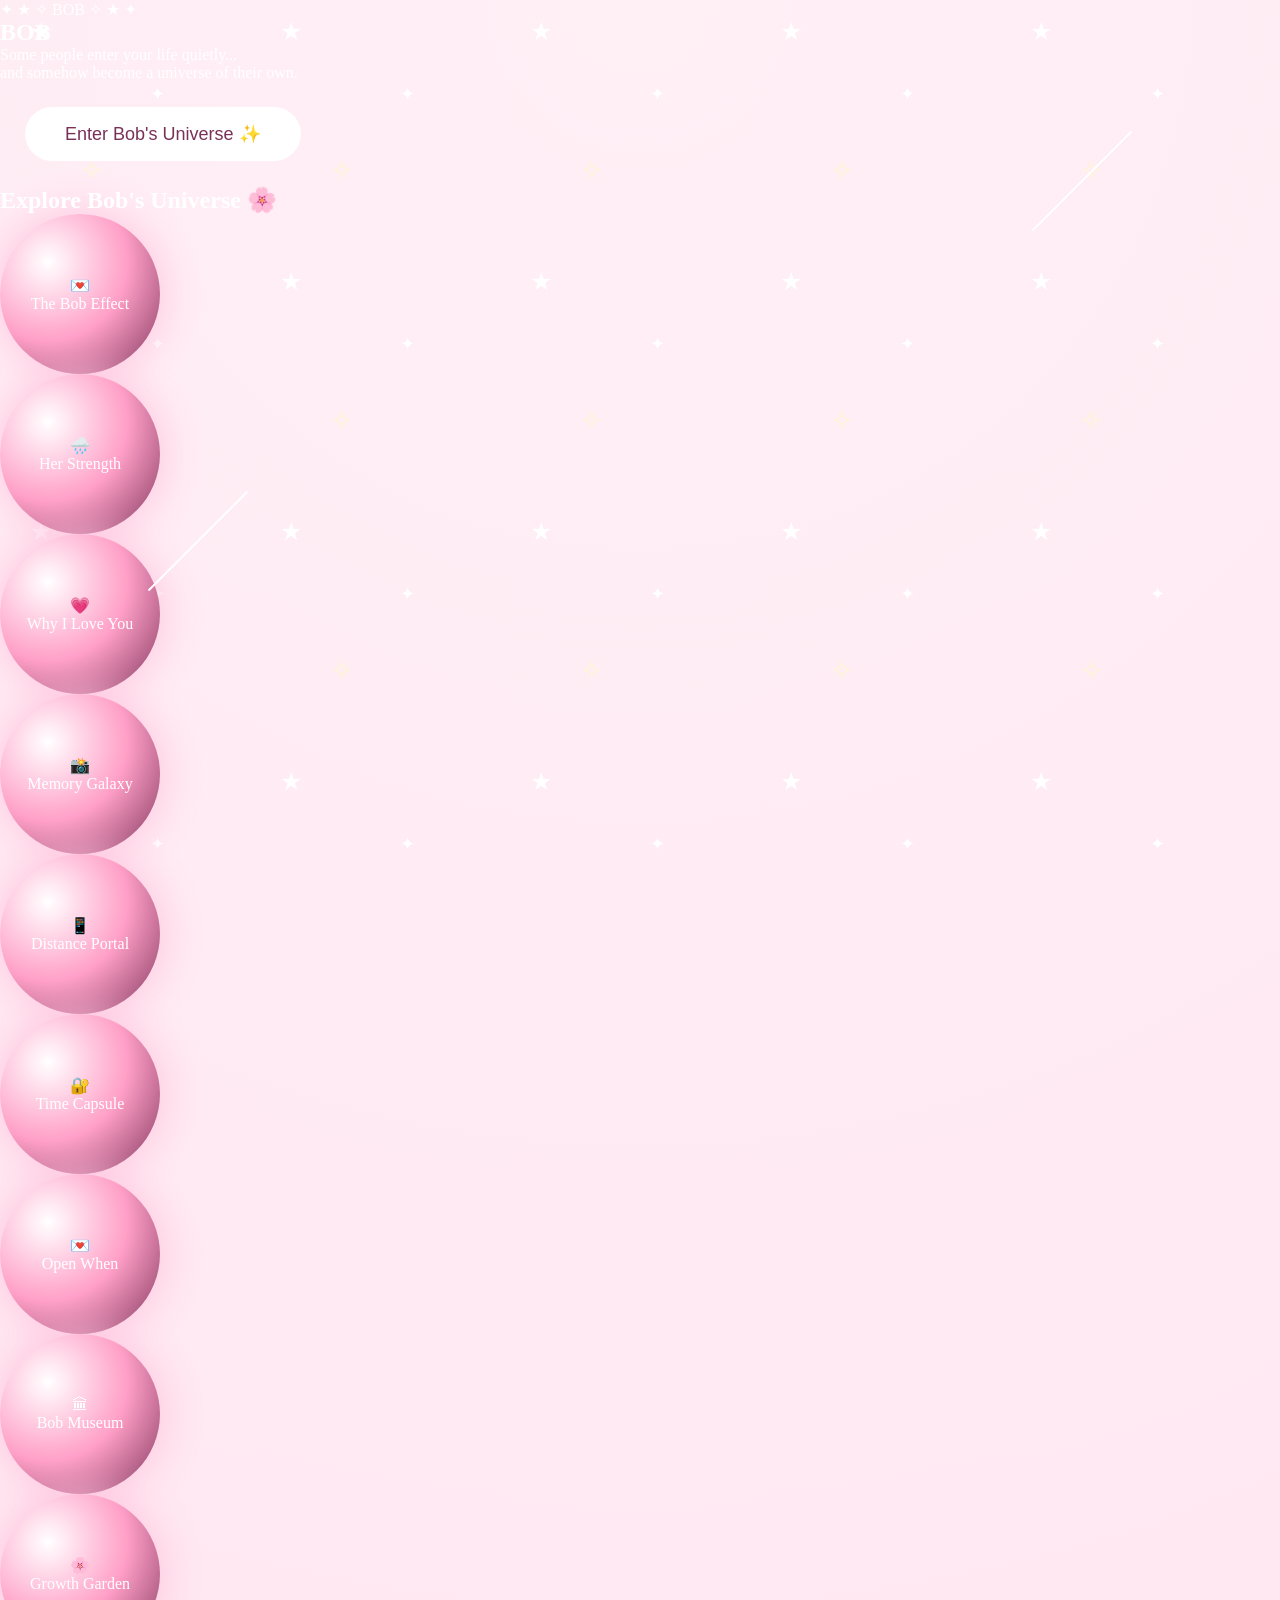
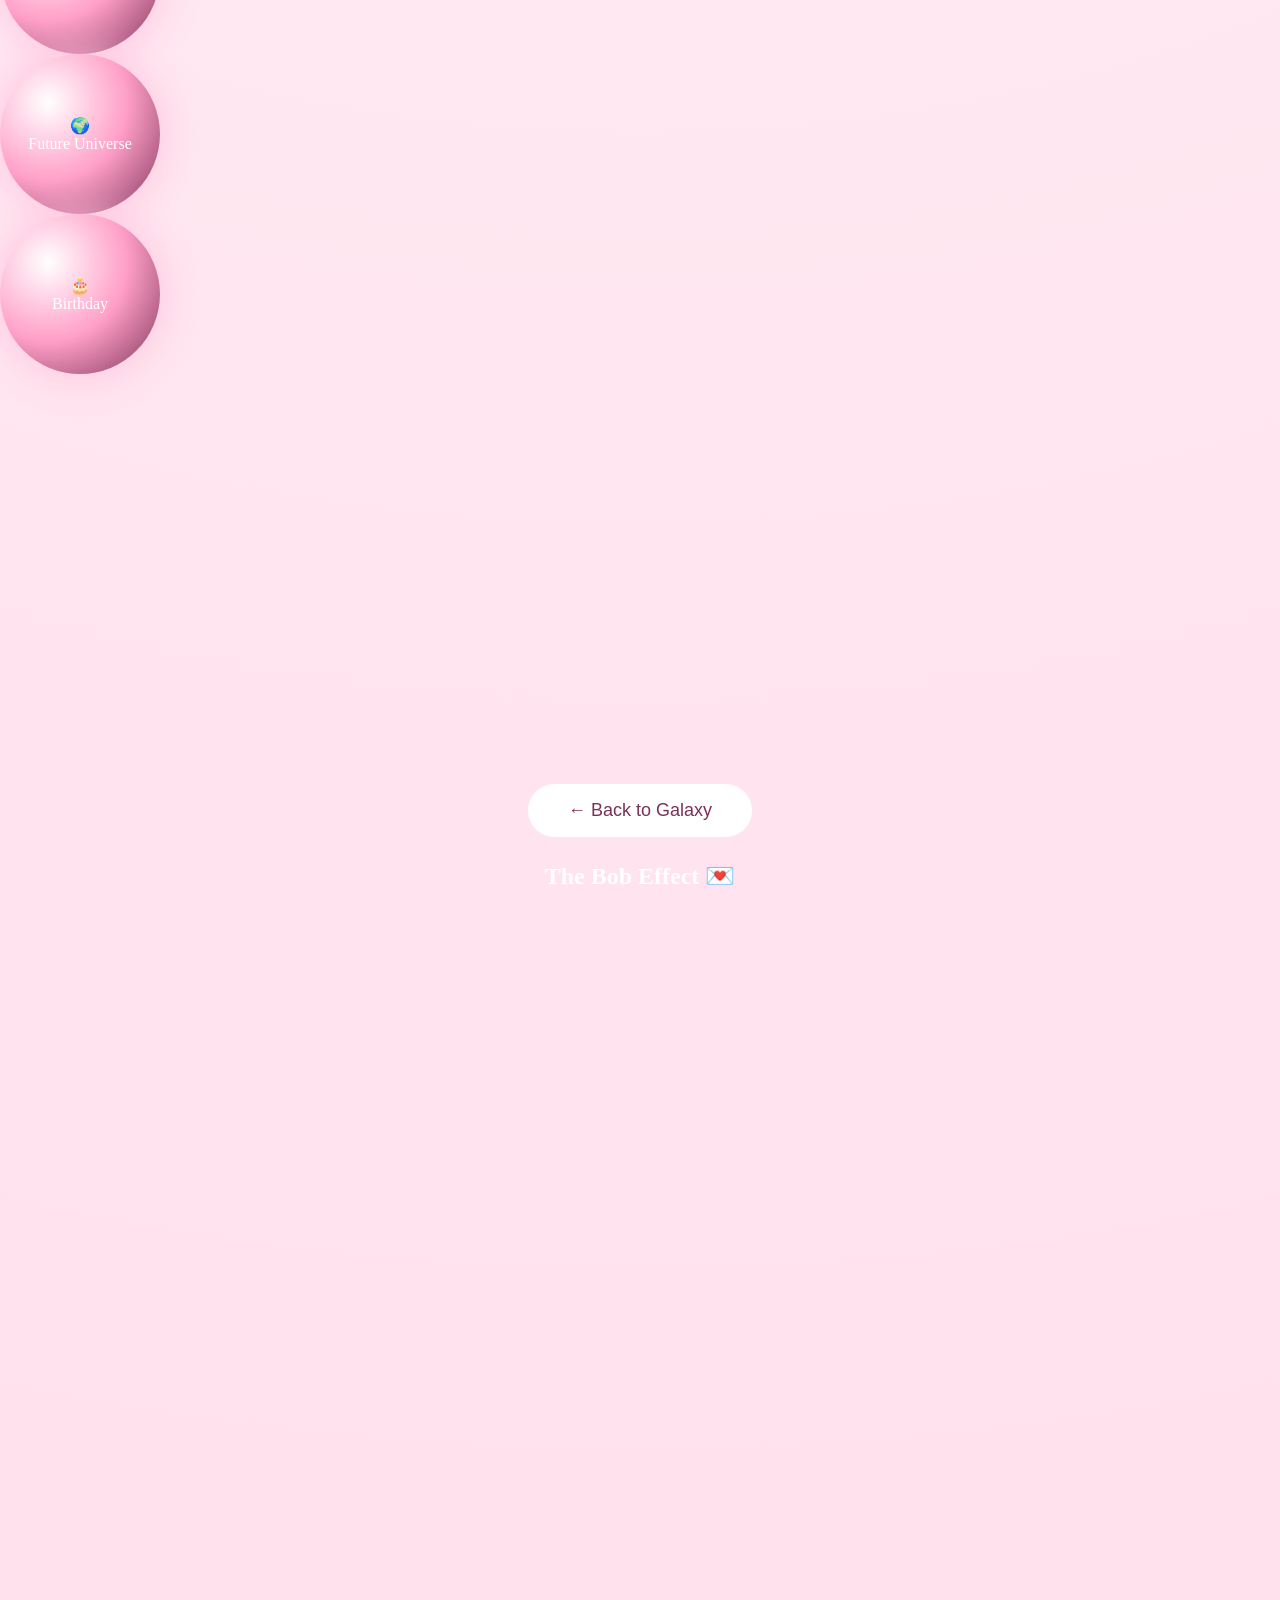
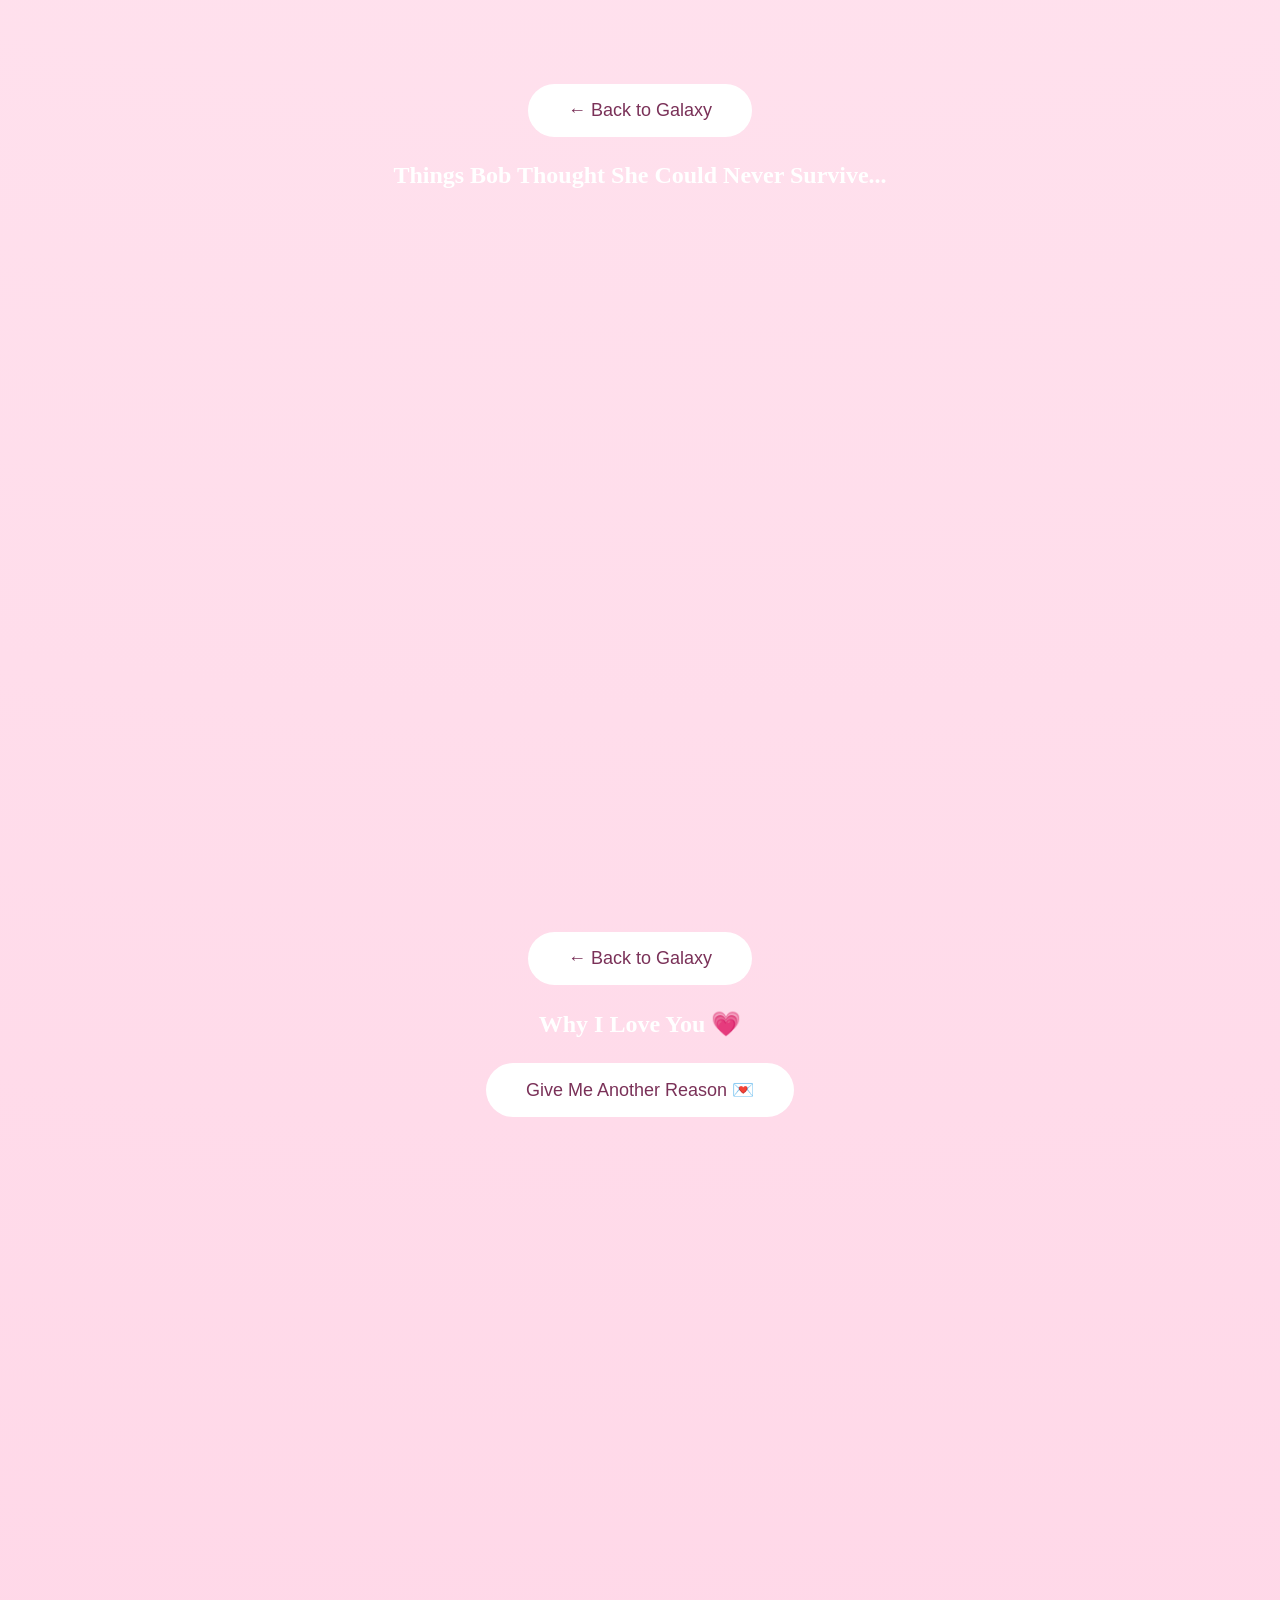
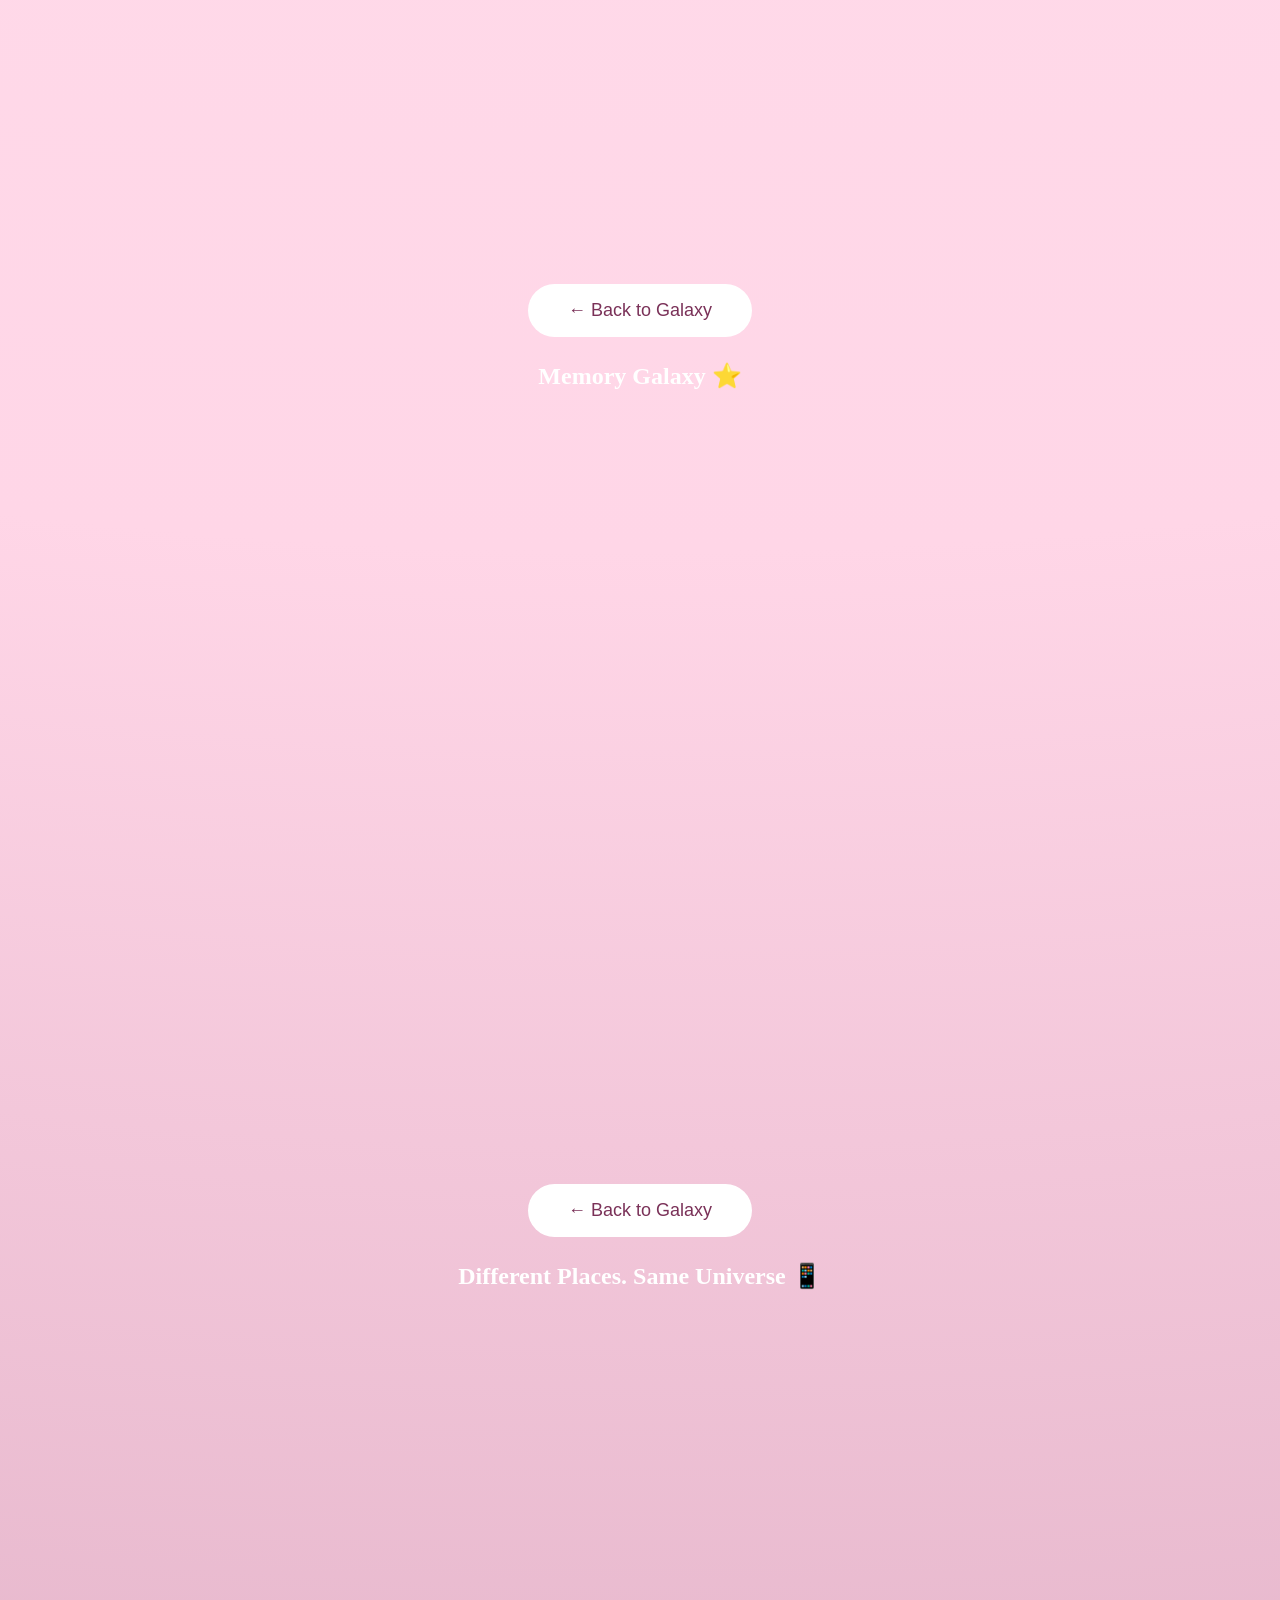
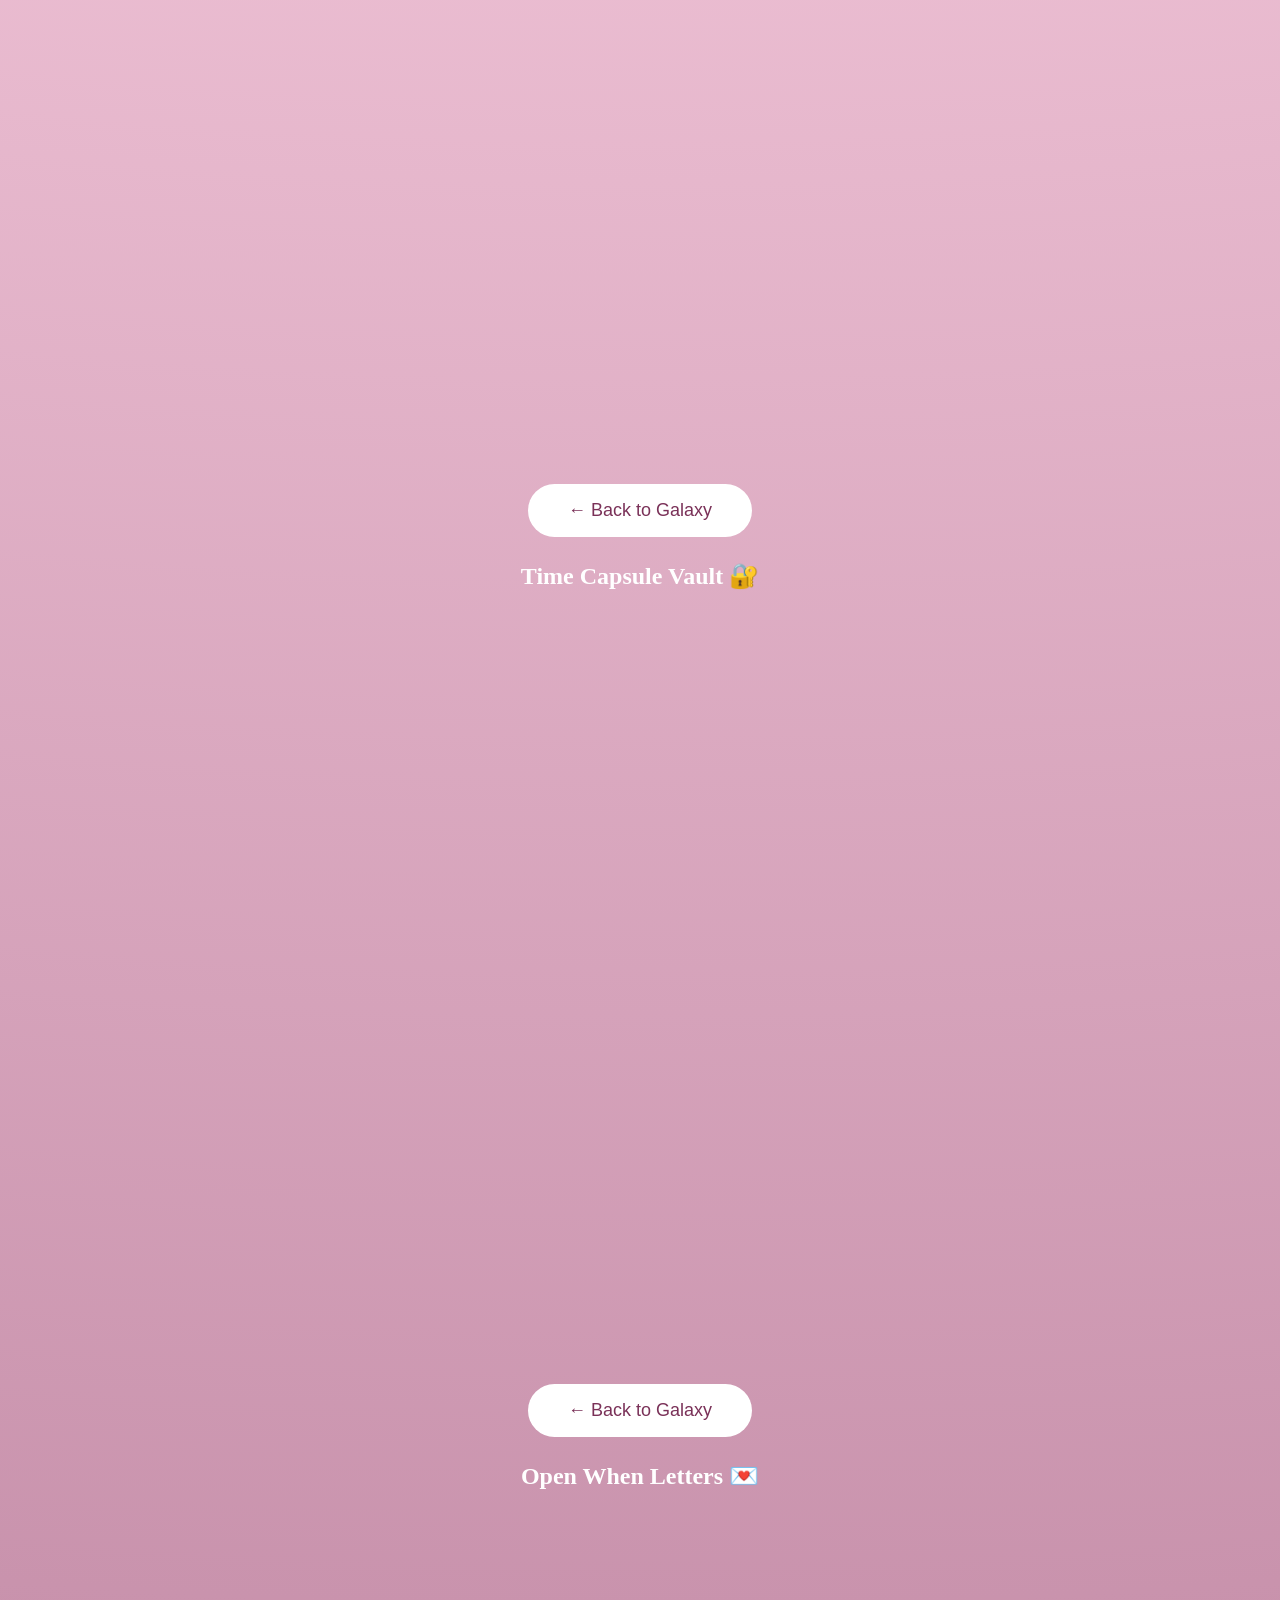
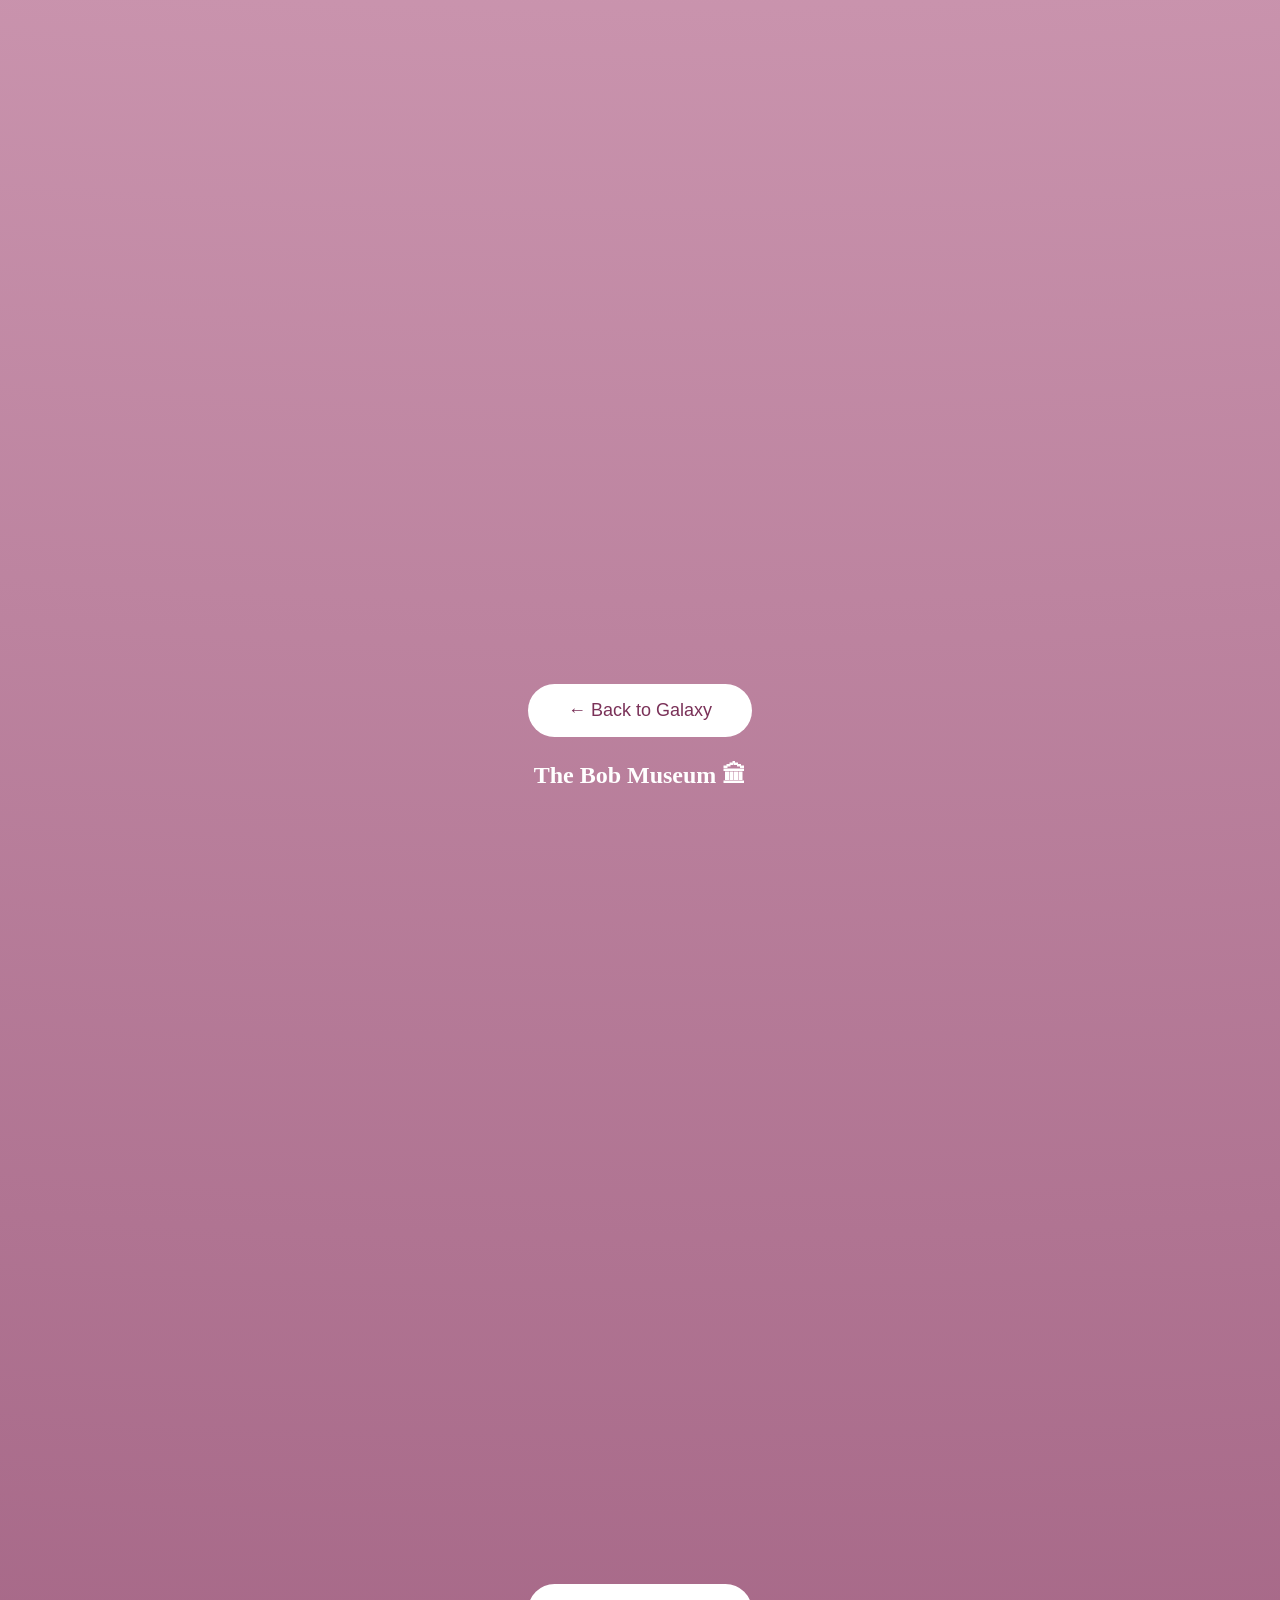
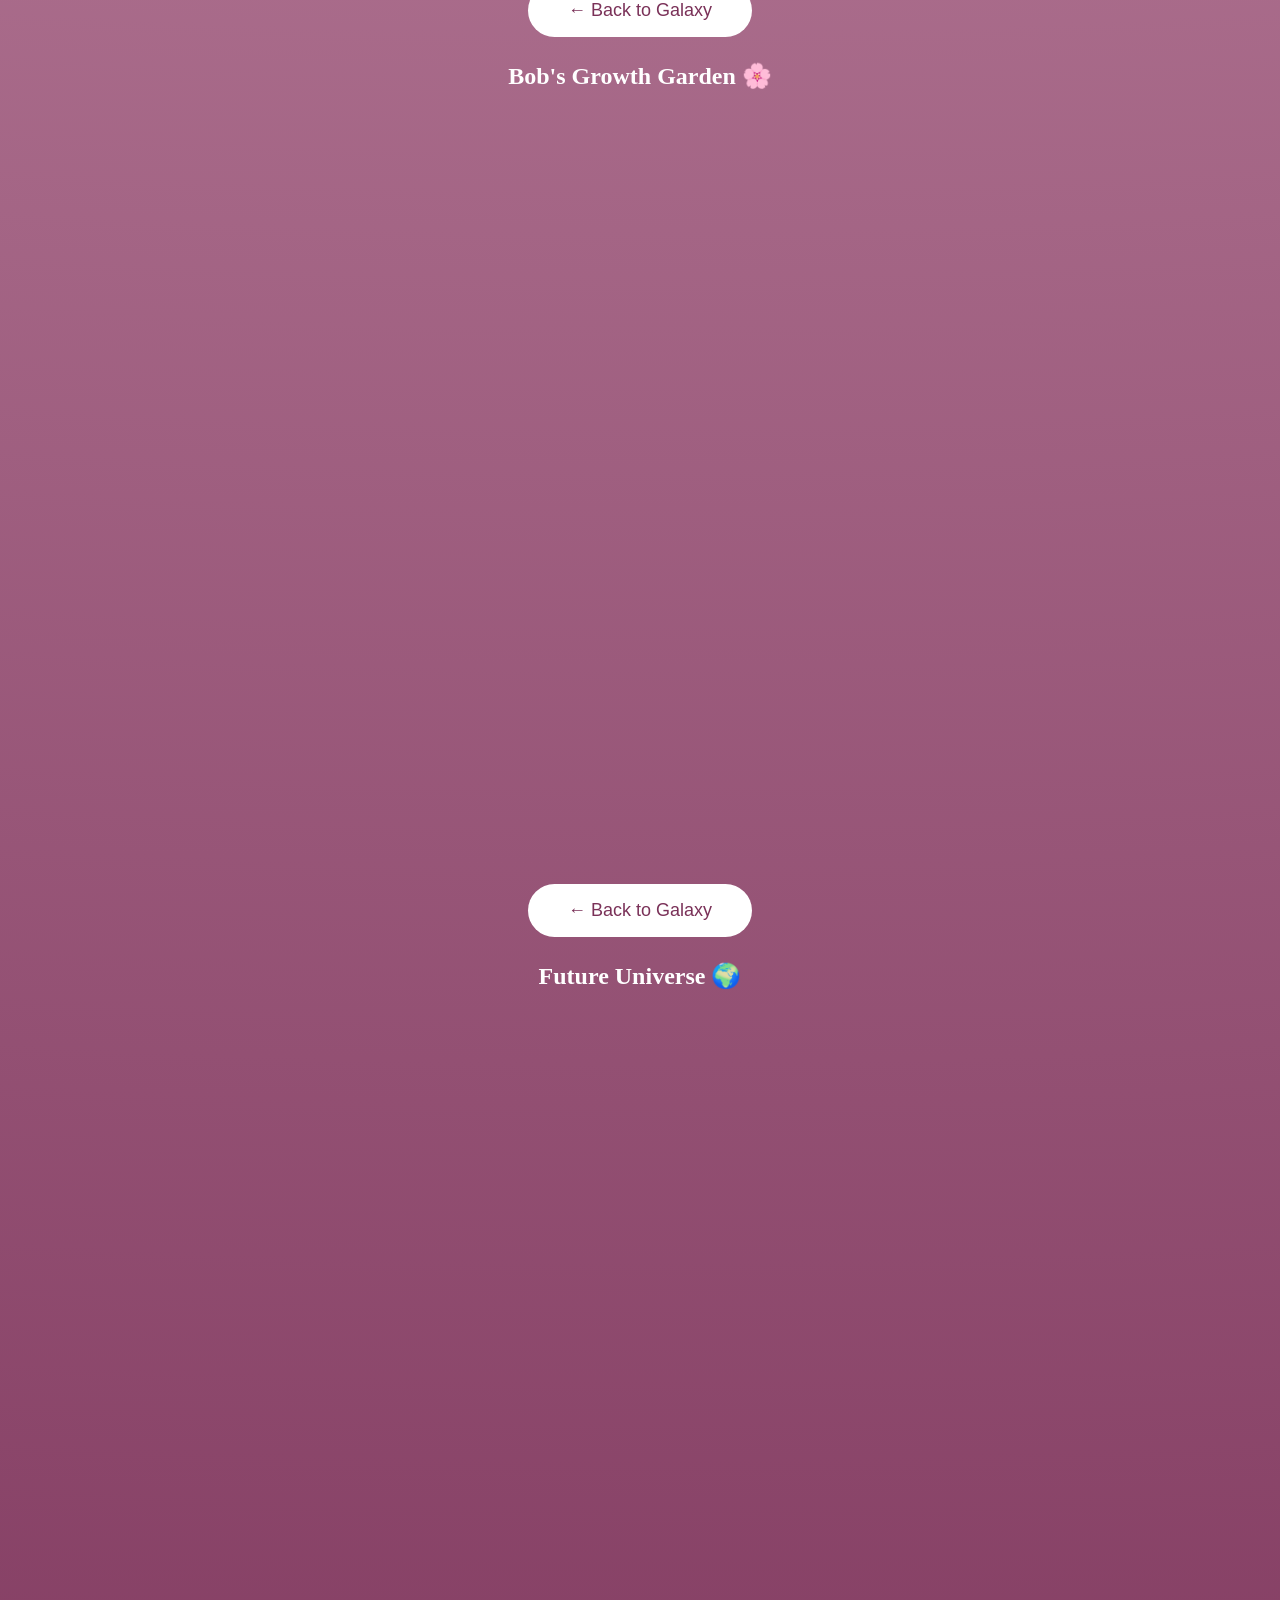
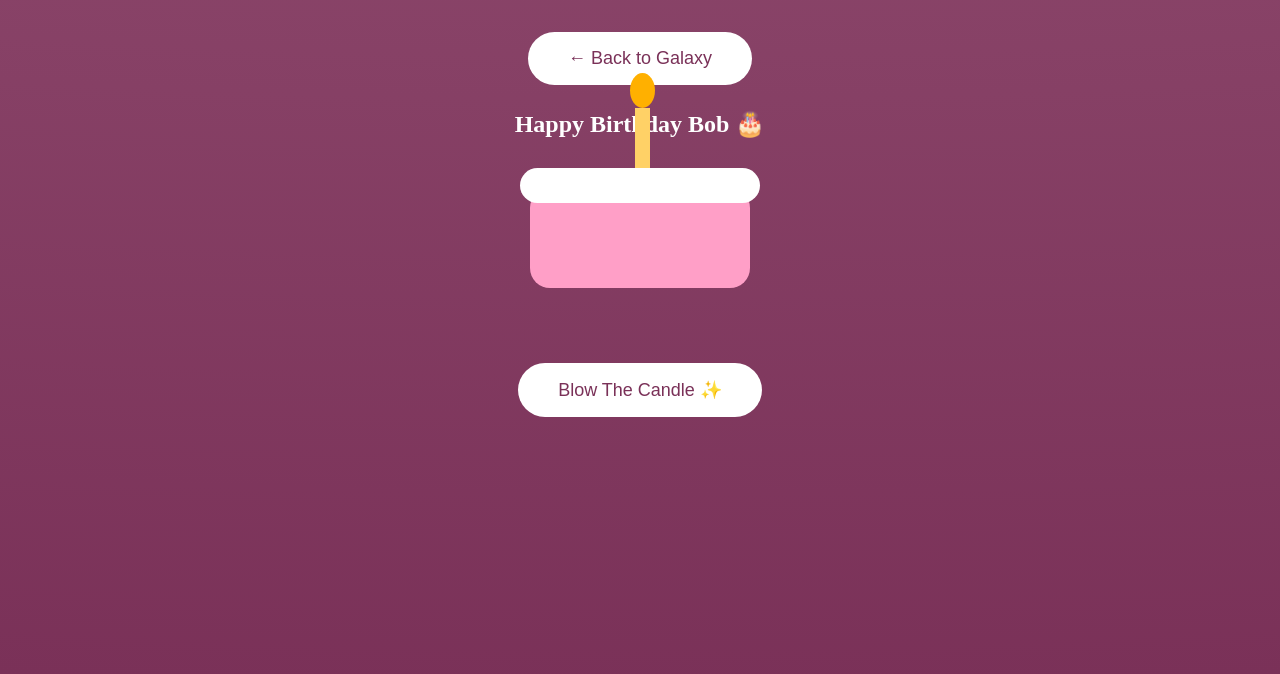
==== commit 0ec6572e: "Update index.html" ====
--- a/index.html
+++ b/index.html
@@ -18,10 +18,7 @@
 
 
 <div id="stars"></div>
-
 <div id="shooting-stars"></div>
-
-
 
 
 
@@ -30,29 +27,28 @@
 ===================== -->
 
 
-<section id="opening" class="screen">
-
-
-<div class="constellation">
+<section id="opening" class="page active">
+
+
+<div class="stars-text">
 ✦ ★ ✧ BOB ✧ ★ ✦
 </div>
 
 
-<h1 id="main-title">
+<h1 class="main-title">
 BOB
 </h1>
 
 
-<p>
+<p class="tagline">
 Some people enter your life quietly...
+<br>
 and somehow become a universe of their own.
 </p>
 
 
 <button onclick="enterUniverse()">
-
-Enter Bob's Universe 🌌
-
+Enter Bob's Universe ✨
 </button>
 
 
@@ -69,146 +65,211 @@
 ===================== -->
 
 
-<section id="galaxy-map" class="screen hidden">
-
-
-<h1>
-Explore Bob's Universe ✨
-</h1>
-
-
-
-<div class="planet-map">
-
-
-
-<div class="planet" onclick="openChapter('bob-effect')">
+<section id="galaxy" class="page">
+
+
+<h1>
+Explore Bob's Universe 🌸
+</h1>
+
+
+
+<div class="planet-container">
+
+
+<div class="planet" onclick="openChapter('bob')">
+
 💌
-<br>
-Bob Effect
-</div>
-
-
-<div class="planet" onclick="openChapter('bob-wins')">
+<span>
+The Bob Effect
+</span>
+
+</div>
+
+
+
+<div class="planet" onclick="openChapter('strength')">
+
 🌧️
-<br>
+<span>
 Her Strength
-</div>
-
-
-
-<div class="planet" onclick="openChapter('why-love')">
+</span>
+
+</div>
+
+
+
+
+<div class="planet" onclick="openChapter('love')">
+
 💗
-<br>
+<span>
 Why I Love You
-</div>
-
-
-
-<div class="planet" onclick="openChapter('memory-galaxy')">
+</span>
+
+</div>
+
+
+
+
+
+<div class="planet" onclick="openChapter('memory')">
+
 📸
-<br>
+<span>
 Memory Galaxy
-</div>
+</span>
+
+</div>
+
 
 
 
 <div class="planet" onclick="openChapter('distance')">
+
 📱
-<br>
+<span>
 Distance Portal
-</div>
-
-
-
-<div class="planet" onclick="openChapter('time-capsule')">
+</span>
+
+</div>
+
+
+
+
+
+<div class="planet" onclick="openChapter('capsule')">
+
 🔐
-<br>
+<span>
 Time Capsule
-</div>
+</span>
+
+</div>
+
+
 
 
 
 <div class="planet" onclick="openChapter('letters')">
+
 💌
-<br>
-Letters Vault
-</div>
+<span>
+Open When
+</span>
+
+</div>
+
+
 
 
 
 <div class="planet" onclick="openChapter('museum')">
+
 🏛
-<br>
-Museum
-</div>
+<span>
+Bob Museum
+</span>
+
+</div>
+
+
 
 
 
 <div class="planet" onclick="openChapter('garden')">
+
 🌸
-<br>
-Garden
-</div>
+<span>
+Growth Garden
+</span>
+
+</div>
+
+
 
 
 
 <div class="planet" onclick="openChapter('future')">
+
 🌍
-<br>
-Future
-</div>
+<span>
+Future Universe
+</span>
+
+</div>
+
+
 
 
 
 <div class="planet" onclick="openChapter('birthday')">
+
 🎂
-<br>
-Finale
-</div>
-
-
-
-</div>
-
-
-</section>
-
-
-
-
-
-
-
-
-<!-- CHAPTER TEMPLATE -->
-
-
-
-<section id="bob-effect" class="chapter hidden">
-
-<button onclick="backGalaxy()">← Back to Galaxy</button>
-
-<h1>
-The Bob Effect ❤️
-</h1>
-
-<p id="bob-intro"></p>
-
-<div id="qualities-container" class="card-grid"></div>
-
-</section>
-
-
-
-
-
-
-
-<section id="bob-wins" class="chapter hidden">
-
-
-<button onclick="backGalaxy()">← Back to Galaxy</button>
+<span>
+Birthday
+</span>
+
+</div>
+
+
+</div>
+
+
+</section>
+
+
+
+
+
+
+
+
+
+
+<!-- =====================
+CHAPTERS
+===================== -->
+
+
+
+<section id="bob" class="chapter">
+
+
+<button onclick="backGalaxy()">
+← Back to Galaxy
+</button>
+
+
+<h1>
+The Bob Effect 💌
+</h1>
+
+
+<p id="bob-text"></p>
+
+
+<div id="bob-cards"
+class="cards">
+
+</div>
+
+
+</section>
+
+
+
+
+
+
+
+
+<section id="strength" class="chapter">
+
+
+<button onclick="backGalaxy()">
+← Back to Galaxy
+</button>
 
 
 <h1>
@@ -216,25 +277,29 @@
 </h1>
 
 
-<div id="wins-container" class="card-grid"></div>
-
-
-</section>
-
-
-
-
-
-
-
-
-<!-- WHY I LOVE YOU -->
-
-
-<section id="why-love" class="chapter hidden">
-
-
-<button onclick="backGalaxy()">← Back to Galaxy</button>
+<div id="strength-cards"
+class="cards">
+
+</div>
+
+
+</section>
+
+
+
+
+
+
+
+
+
+<section id="love" class="chapter">
+
+
+<button onclick="backGalaxy()">
+← Back to Galaxy
+</button>
+
 
 
 <h1>
@@ -242,86 +307,95 @@
 </h1>
 
 
+
 <div id="love-message"
-class="love-box">
-
-</div>
-
-
-<button onclick="generateLoveMessage()">
-
-Generate Another Reason 💌
-
-</button>
-
-
-
-</section>
-
-
-
-
-
-
-
-
-
-<section id="memory-galaxy" class="chapter hidden">
-
-
-<button onclick="backGalaxy()">← Back to Galaxy</button>
-
-
-<h1>
-Memory Galaxy 📸⭐
-</h1>
-
-
-<div id="memory-container"
-class="photo-galaxy">
-
-</div>
-
-
-</section>
-
-
-
-
-
-
-
-
-<section id="distance" class="chapter hidden">
-
-
-<button onclick="backGalaxy()">← Back to Galaxy</button>
-
-
-<h1>
-Different Cities. Same Universe 📱
-</h1>
-
-
-<div id="distance-container"
-class="photo-galaxy">
-
-</div>
-
-
-</section>
-
-
-
-
-
-
-
-
-<section id="time-capsule" class="chapter hidden">
-
-
-<button onclick="backGalaxy()">← Back to Galaxy</button>
+class="love-message">
+
+</div>
+
+
+
+<button onclick="newLoveMessage()">
+
+Give Me Another Reason 💌
+
+</button>
+
+
+</section>
+
+
+
+
+
+
+
+
+
+<section id="memory" class="chapter">
+
+
+<button onclick="backGalaxy()">
+← Back to Galaxy
+</button>
+
+
+<h1>
+Memory Galaxy ⭐
+</h1>
+
+
+<div id="memory-grid"
+class="photo-grid">
+
+</div>
+
+
+</section>
+
+
+
+
+
+
+
+
+
+<section id="distance" class="chapter">
+
+
+<button onclick="backGalaxy()">
+← Back to Galaxy
+</button>
+
+
+<h1>
+Different Places. Same Universe 📱
+</h1>
+
+
+<div id="distance-grid"
+class="photo-grid">
+
+</div>
+
+
+</section>
+
+
+
+
+
+
+
+
+
+<section id="capsule" class="chapter">
+
+
+<button onclick="backGalaxy()">
+← Back to Galaxy
+</button>
 
 
 <h1>
@@ -329,51 +403,57 @@
 </h1>
 
 
-<div id="capsule-container"
-class="card-grid">
-
-</div>
-
-
-</section>
-
-
-
-
-
-
-
-
-<section id="letters" class="chapter hidden">
-
-
-<button onclick="backGalaxy()">← Back to Galaxy</button>
-
-
-<h1>
-Open When Vault 💌
-</h1>
-
-
-<div id="letters-container"
-class="card-grid">
-
-</div>
-
-
-</section>
-
-
-
-
-
-
-
-
-<section id="museum" class="chapter hidden">
-
-
-<button onclick="backGalaxy()">← Back to Galaxy</button>
+<div id="capsule-grid"
+class="cards">
+
+</div>
+
+
+</section>
+
+
+
+
+
+
+
+
+
+<section id="letters" class="chapter">
+
+
+<button onclick="backGalaxy()">
+← Back to Galaxy
+</button>
+
+
+<h1>
+Open When Letters 💌
+</h1>
+
+
+<div id="letters-grid"
+class="cards">
+
+</div>
+
+
+</section>
+
+
+
+
+
+
+
+
+
+<section id="museum" class="chapter">
+
+
+<button onclick="backGalaxy()">
+← Back to Galaxy
+</button>
 
 
 <h1>
@@ -381,25 +461,28 @@
 </h1>
 
 
-<div id="museum-container"
-class="card-grid">
-
-</div>
-
-
-</section>
-
-
-
-
-
-
-
-
-<section id="garden" class="chapter hidden">
-
-
-<button onclick="backGalaxy()">← Back to Galaxy</button>
+<div id="museum-grid"
+class="cards">
+
+</div>
+
+
+</section>
+
+
+
+
+
+
+
+
+
+<section id="garden" class="chapter">
+
+
+<button onclick="backGalaxy()">
+← Back to Galaxy
+</button>
 
 
 <h1>
@@ -407,7 +490,7 @@
 </h1>
 
 
-<div id="garden-container"
+<div id="garden-grid"
 class="garden">
 
 </div>
@@ -422,10 +505,13 @@
 
 
 
-<section id="future" class="chapter hidden">
-
-
-<button onclick="backGalaxy()">← Back to Galaxy</button>
+
+<section id="future" class="chapter">
+
+
+<button onclick="backGalaxy()">
+← Back to Galaxy
+</button>
 
 
 <h1>
@@ -433,29 +519,32 @@
 </h1>
 
 
-<div id="future-container"
-class="card-grid">
-
-</div>
-
-
-</section>
-
-
-
-
-
-
-
-
-<section id="birthday" class="chapter hidden">
-
-
-<button onclick="backGalaxy()">← Back to Galaxy</button>
-
-
-<h1>
-Happy Birthday Bob 🎂❤️
+<div id="future-grid"
+class="cards">
+
+</div>
+
+
+</section>
+
+
+
+
+
+
+
+
+
+<section id="birthday" class="chapter">
+
+
+<button onclick="backGalaxy()">
+← Back to Galaxy
+</button>
+
+
+<h1>
+Happy Birthday Bob 🎂
 </h1>
 
 
@@ -477,16 +566,16 @@
 
 <button onclick="blowCandle()">
 
-Make A Wish ✨
-
-</button>
-
-
-
-<p id="final-message"></p>
-
-
-</section>
+Blow The Candle ✨
+
+</button>
+
+
+<div id="final-text"></div>
+
+
+</section>
+
 
 
 
--- a/style.css
+++ b/style.css
@@ -10,7 +10,8 @@
 font-family:Georgia,serif;
 
 background:
-radial-gradient(circle at top,#203a63,#08111f 70%);
+
+radial-gradient(circle at top,#fff0f6,#ffd6e7 45%,#7a3158 100%);
 
 color:white;
 
@@ -19,8 +20,9 @@
 }
 
 
+
 /* =====================
-   STAR UNIVERSE
+STARS
 ===================== */
 
 
@@ -35,32 +37,38 @@
 
 background-image:
 
-url("data:image/svg+xml,%3Csvg xmlns='http://www.w3.org/2000/svg' width='250' height='250'%3E%3Ctext x='30' y='50' font-size='28' fill='white'%3E★%3C/text%3E%3Ctext x='150' y='100' font-size='18' fill='white'%3E✦%3C/text%3E%3Ctext x='80' y='180' font-size='25' fill='white'%3E✧%3C/text%3E%3C/svg%3E");
+url("data:image/svg+xml,%3Csvg xmlns='http://www.w3.org/2000/svg' width='250' height='250'%3E%3Ctext x='30' y='40' font-size='25' fill='white'%3E★%3C/text%3E%3Ctext x='150' y='100' font-size='18' fill='white'%3E✦%3C/text%3E%3Ctext x='80' y='180' font-size='28' fill='%23fff5d6'%3E✧%3C/text%3E%3C/svg%3E");
 
 
 background-size:250px 250px;
 
 
 animation:
-starMove 50s linear infinite;
-
-
-}
-
-
-
-@keyframes starMove{
+
+starsMove 45s linear infinite;
+
+}
+
+
+
+@keyframes starsMove{
 
 from{
+
 background-position:0 0;
-}
-
+
+}
 
 to{
-background-position:600px 600px;
-}
-
-}
+
+background-position:500px 600px;
+
+}
+
+}
+
+
+
 
 
 
@@ -76,10 +84,10 @@
 
 position:fixed;
 
+width:140px;
+
 height:2px;
 
-width:150px;
-
 background:white;
 
 transform:rotate(-45deg);
@@ -89,15 +97,13 @@
 }
 
 
-
 #shooting-stars::before{
 
 top:20%;
 
-right:5%;
-
-}
-
+right:10%;
+
+}
 
 
 #shooting-stars::after{
@@ -114,28 +120,29 @@
 
 @keyframes shoot{
 
-
 0%,80%{
+
 opacity:0;
-}
-
+
+}
 
 85%{
+
 opacity:1;
-}
-
+
+}
 
 100%{
 
 opacity:0;
 
-transform:
-translate(-300px,300px)
+transform:translate(-250px,250px)
 rotate(-45deg);
 
 }
 
 }
+
 
 
 
@@ -149,84 +156,83 @@
 
 min-height:100vh;
 
+display:flex;
+
+flex-direction:column;
+
+justify-content:center;
+
+align-items:center;
+
+text-align:center;
+
 padding:50px 20px;
 
+}
+
+
+
+
+
+.hidden{
+
+display:none;
+
+}
+
+
+.show{
+
 display:flex;
 
-justify-content:center;
-
-align-items:center;
-
-flex-direction:column;
-
-text-align:center;
-
-}
-
-
-
-
-
-.hidden{
-
-display:none;
-
-}
-
-
-.show{
-
-display:flex;
+animation:appear 1s ease;
+
+}
+
+
+
+@keyframes appear{
+
+from{
+
+opacity:0;
+
+transform:translateY(40px);
+
+}
+
+to{
+
+opacity:1;
+
+transform:translateY(0);
+
+}
+
+}
+
+
+
+
+
+
+
+
+/* TITLE */
+
+
+#main-title{
+
+font-size:120px;
+
+letter-spacing:30px;
+
+color:white;
 
 animation:
-fadeIn 1.2s ease;
-
-}
-
-
-
-@keyframes fadeIn{
-
-from{
-
-opacity:0;
-
-transform:translateY(40px);
-
-}
-
-
-to{
-
-opacity:1;
-
-transform:translateY(0);
-
-}
-
-}
-
-
-
-
-
-
-
-/* TITLE */
-
-
-#main-title{
-
-
-font-size:120px;
-
-letter-spacing:30px;
-
-animation:
 
 float 4s infinite,
-glow 3s infinite alternate;
-
+pinkGlow 3s infinite alternate;
 
 }
 
@@ -244,7 +250,7 @@
 
 
 
-@keyframes glow{
+@keyframes pinkGlow{
 
 from{
 
@@ -257,11 +263,12 @@
 to{
 
 text-shadow:
-0 0 70px #9fdcff;
-
-}
-
-}
+0 0 60px #ffb6d9;
+
+}
+
+}
+
 
 
 
@@ -271,44 +278,46 @@
 
 button{
 
-margin-top:35px;
-
-padding:18px 45px;
-
-border-radius:50px;
+padding:16px 40px;
+
+margin:25px;
 
 border:none;
 
+border-radius:40px;
+
+background:white;
+
+color:#7a3158;
+
 font-size:18px;
 
 cursor:pointer;
 
-background:white;
-
-color:#203a63;
-
 transition:.4s;
 
 }
 
 
+
 button:hover{
 
-transform:scale(1.1);
+transform:scale(1.08);
 
 box-shadow:
-0 0 40px white;
-
-}
-
-
-
-
-
-
-
-
-/* GALAXY MAP */
+
+0 0 30px white;
+
+}
+
+
+
+
+
+
+
+
+/* PLANETS */
 
 
 .planet-map{
@@ -321,8 +330,6 @@
 
 gap:35px;
 
-margin-top:50px;
-
 }
 
 
@@ -330,9 +337,9 @@
 .planet{
 
 
+height:160px;
+
 width:160px;
-
-height:160px;
 
 border-radius:50%;
 
@@ -341,8 +348,9 @@
 
 radial-gradient(circle at 30% 30%,
 white,
-#6db6ff,
-#16213e);
+#ff9fc7,
+#7a3158);
+
 
 
 display:flex;
@@ -359,7 +367,7 @@
 
 box-shadow:
 
-0 0 40px #6db6ff;
+0 0 45px #ffc1dc;
 
 
 transition:.5s;
@@ -372,9 +380,9 @@
 .planet:hover{
 
 transform:
+
 scale(1.15)
-rotate(5deg);
-
+rotate(8deg);
 
 }
 
@@ -390,7 +398,6 @@
 
 .card-grid{
 
-
 display:flex;
 
 flex-wrap:wrap;
@@ -399,39 +406,35 @@
 
 gap:30px;
 
-margin-top:40px;
-
-
-}
-
-
-
-.card-grid div{
-
-
-width:280px;
+}
+
+
+
+.card-grid div,
+.love-box{
+
+
+width:300px;
 
 padding:30px;
 
 
 background:
 
-rgba(255,255,255,.12);
+rgba(255,255,255,.18);
 
 
 border-radius:25px;
 
 
 backdrop-filter:
+
 blur(15px);
 
 
 box-shadow:
 
-0 0 25px rgba(255,255,255,.15);
-
-
-transition:.4s;
+0 0 30px rgba(255,255,255,.25);
 
 
 }
@@ -441,7 +444,54 @@
 .card-grid div:hover{
 
 transform:
-translateY(-15px);
+
+translateY(-10px);
+
+}
+
+
+
+
+
+
+
+
+/* LOVE SECTION */
+
+
+.love-box{
+
+max-width:500px;
+
+font-size:22px;
+
+line-height:1.6;
+
+animation:
+
+fadeLove 1s;
+
+}
+
+
+
+@keyframes fadeLove{
+
+from{
+
+opacity:0;
+
+transform:scale(.8);
+
+}
+
+to{
+
+opacity:1;
+
+transform:scale(1);
+
+}
 
 }
 
@@ -457,7 +507,6 @@
 
 .photo-galaxy{
 
-
 display:flex;
 
 flex-wrap:wrap;
@@ -466,37 +515,20 @@
 
 gap:30px;
 
-margin-top:40px;
-
-
 }
 
 
 
 .photo-card{
 
-
 background:white;
 
-color:#222;
+color:#333;
 
 padding:15px;
 
 width:220px;
 
-
-transform:
-rotate(-5deg);
-
-
-}
-
-
-.photo-card:nth-child(even){
-
-transform:
-rotate(5deg);
-
 }
 
 
@@ -513,14 +545,6 @@
 
 
 
-.photo-card p{
-
-padding:15px;
-
-}
-
-
-
 
 
 
@@ -531,14 +555,13 @@
 
 .garden{
 
-
 display:flex;
 
 gap:40px;
 
 font-size:35px;
 
-margin-top:40px;
+flex-wrap:wrap;
 
 }
 
@@ -574,21 +597,20 @@
 
 .cake{
 
-margin:60px;
+margin:50px;
 
 position:relative;
 
 }
 
 
-
 .cake-body{
 
+width:220px;
+
 height:100px;
 
-width:220px;
-
-background:#ff9acb;
+background:#ff9fc7;
 
 border-radius:20px;
 
@@ -598,10 +620,10 @@
 
 .cake-top{
 
+width:240px;
+
 height:35px;
 
-width:240px;
-
 background:white;
 
 border-radius:20px;
@@ -626,12 +648,11 @@
 
 position:absolute;
 
+left:105px;
+
 top:-80px;
 
-left:105px;
-
-}
-
+}
 
 
 .flame{
@@ -640,16 +661,16 @@
 
 width:25px;
 
-background:orange;
+background:#ffb000;
 
 border-radius:50%;
 
 position:absolute;
 
+left:100px;
+
 top:-115px;
 
-left:100px;
-
 animation:flicker .5s infinite;
 
 }
@@ -670,47 +691,14 @@
 
 
 
-
-.confetti-piece{
-
-position:fixed;
-
-top:-20px;
-
-width:12px;
-
-height:18px;
-
-animation:fall 3s linear forwards;
-
-}
-
-
-
-@keyframes fall{
-
-to{
-
-transform:
-translateY(100vh)
-rotate(720deg);
-
-}
-
-}
-
-
-
-
-
 @media(max-width:600px){
 
 #main-title{
 
 font-size:60px;
 
-letter-spacing:12px;
-
-}
-
-}
+letter-spacing:10px;
+
+}
+
+}
